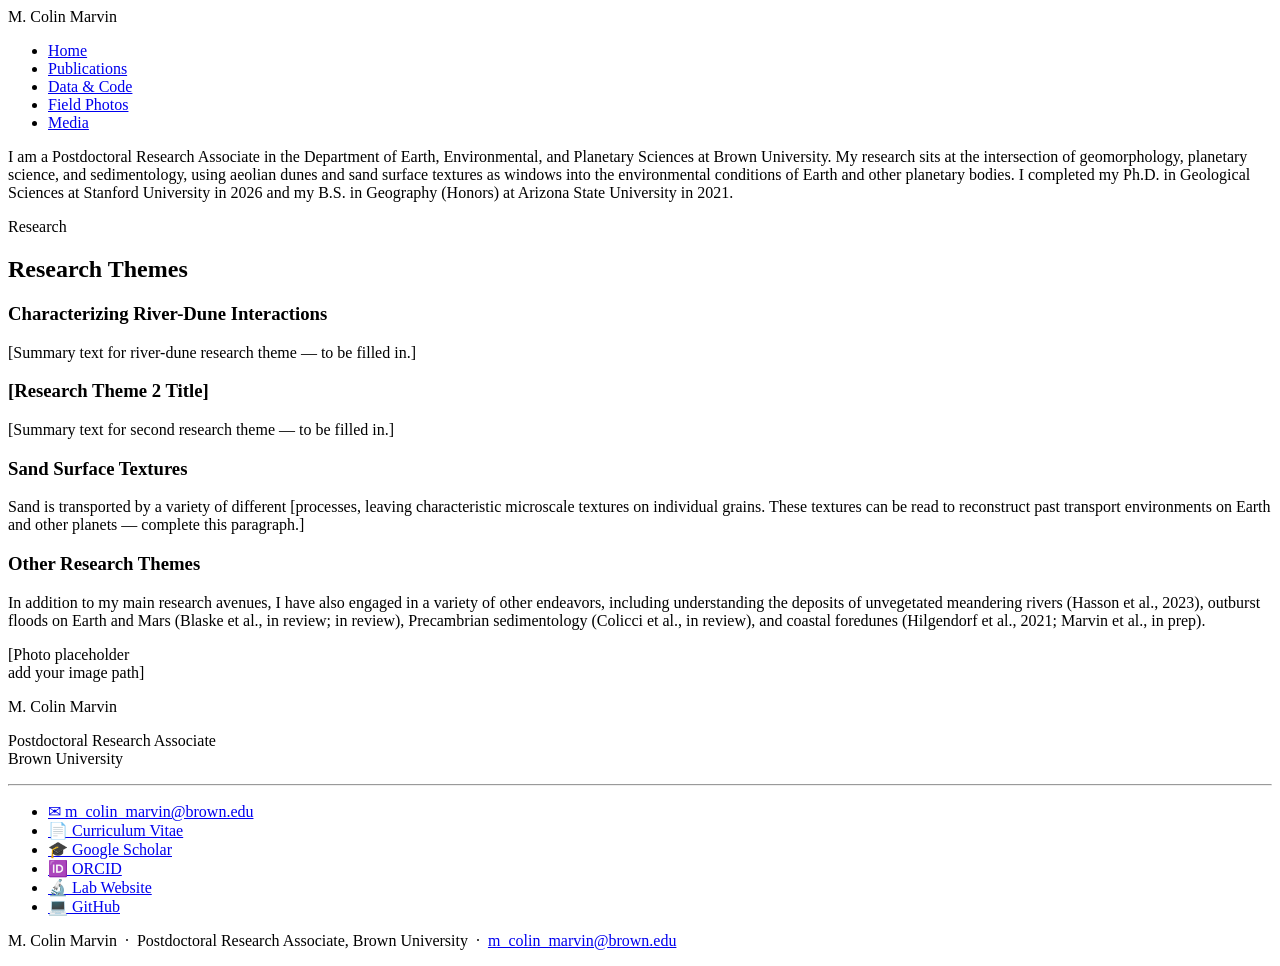
==== index.html @ de33e8e5 "Add files via upload" ====
<!DOCTYPE html>
<html lang="en">
<head>
  <meta charset="UTF-8">
  <meta name="viewport" content="width=device-width, initial-scale=1.0">
  <title>M. Colin Marvin</title>
  <link rel="stylesheet" href="assets/css/style.css">
</head>
<body>

<!-- ── Navigation ─────────────────────────────────── -->
<nav>
  <div class="nav-inner">
    <span class="nav-name">M. Colin Marvin</span>
    <ul class="nav-links">
      <li><a href="index.html" class="active">Home</a></li>
      <li><a href="publications.html">Publications</a></li>
      <li><a href="data-code.html">Data &amp; Code</a></li>
      <li><a href="field-photos.html">Field Photos</a></li>
      <li><a href="media.html">Media</a></li>
    </ul>
  </div>
</nav>

<!-- ── Page Content ───────────────────────────────── -->
<div class="page-wrapper">
  <div class="home-grid">

    <!-- LEFT: Bio + Research Themes -->
    <main class="home-main">

      <!-- Summary paragraph -->
      <!-- PLACEHOLDER: Replace this with your personal bio/summary paragraph -->
      <div class="home-bio">
        <p>
          <!-- PLACEHOLDER: Summary text. Example draft below — edit to taste: -->
          I am a Postdoctoral Research Associate in the Department of Earth, Environmental, and Planetary Sciences at Brown University. My research sits at the intersection of geomorphology, planetary science, and sedimentology, using aeolian dunes and sand surface textures as windows into the environmental conditions of Earth and other planetary bodies. I completed my Ph.D. in Geological Sciences at Stanford University in 2026 and my B.S. in Geography (Honors) at Arizona State University in 2021.
        </p>
      </div>

      <!-- Research Themes section -->
      <p class="section-label">Research</p>
      <h2 class="research-themes-title">Research Themes</h2>

      <!-- Theme 1 -->
      <div class="theme-block">
        <h3 class="theme-title">
          <!-- PLACEHOLDER: Complete this title, e.g. "Characterizing River-Dune Interactions" -->
          Characterizing River-Dune Interactions
        </h3>
        <p class="theme-text">
          <!-- PLACEHOLDER: Add summary text for this research theme -->
          [Summary text for river-dune research theme — to be filled in.]
        </p>
      </div>

      <!-- Theme 2 -->
      <div class="theme-block">
        <h3 class="theme-title">
          <!-- PLACEHOLDER: Add title for second research theme -->
          [Research Theme 2 Title]
        </h3>
        <p class="theme-text">
          <!-- PLACEHOLDER: Add summary text for second research theme -->
          [Summary text for second research theme — to be filled in.]
        </p>
      </div>

      <!-- Theme 3: Sand Surface Textures -->
      <div class="theme-block">
        <h3 class="theme-title">Sand Surface Textures</h3>
        <p class="theme-text">
          <!-- PLACEHOLDER: Complete this sentence — it was cut off in the prompt -->
          Sand is transported by a variety of different [processes, leaving characteristic microscale textures on individual grains. These textures can be read to reconstruct past transport environments on Earth and other planets — complete this paragraph.]
        </p>
      </div>

      <!-- Theme 4: Other Research Themes -->
      <div class="theme-block">
        <h3 class="theme-title">Other Research Themes</h3>
        <p class="theme-text">
          In addition to my main research avenues, I have also engaged in a variety of other endeavors, including understanding the deposits of unvegetated meandering rivers (Hasson et al., 2023), outburst floods on Earth and Mars (Blaske et al., in review; in review), Precambrian sedimentology (Colicci et al., in review), and coastal foredunes (Hilgendorf et al., 2021; Marvin et al., in prep).
        </p>
      </div>

    </main>

    <!-- RIGHT: Profile sidebar -->
    <aside class="home-sidebar">
      <div class="profile-card">

        <!-- Profile photo -->
        <div class="profile-photo-wrap">
          <!-- PLACEHOLDER: Replace src with your actual photo path, e.g. assets/images/headshot.jpg -->
          <!-- <img src="assets/images/YOUR_PHOTO.jpg" alt="M. Colin Marvin"> -->
          <p class="profile-photo-placeholder">[Photo placeholder<br>add your image path]</p>
        </div>

        <p class="profile-name">M. Colin Marvin</p>
        <p class="profile-title">Postdoctoral Research Associate<br>Brown University</p>

        <hr class="profile-divider">

        <!-- Contact & links -->
        <ul class="profile-links">

          <li>
            <a href="mailto:m_colin_marvin@brown.edu">
              <span class="link-icon">✉</span>
              m_colin_marvin@brown.edu
            </a>
          </li>

          <li>
            <!-- PLACEHOLDER: Replace # with path to your CV PDF, e.g. assets/docs/CV_Marvin.pdf -->
            <a href="#" target="_blank" rel="noopener">
              <span class="link-icon">📄</span>
              Curriculum Vitae
            </a>
          </li>

          <li>
            <!-- PLACEHOLDER: Replace # with your Google Scholar profile URL -->
            <a href="#" target="_blank" rel="noopener">
              <span class="link-icon">🎓</span>
              Google Scholar
            </a>
          </li>

          <li>
            <!-- PLACEHOLDER: Replace # with your ORCID URL, e.g. https://orcid.org/0000-0000-0000-0000 -->
            <a href="#" target="_blank" rel="noopener">
              <span class="link-icon">🆔</span>
              ORCID
            </a>
          </li>

          <li>
            <!-- PLACEHOLDER: Replace # with the SAMLAB / geomorph@Brown lab website URL -->
            <a href="#" target="_blank" rel="noopener">
              <span class="link-icon">🔬</span>
              Lab Website
            </a>
          </li>

          <li>
            <!-- PLACEHOLDER: Replace # with your GitHub profile URL -->
            <a href="#" target="_blank" rel="noopener">
              <span class="link-icon">💻</span>
              GitHub
            </a>
          </li>

        </ul>
      </div>
    </aside>

  </div><!-- /.home-grid -->
</div><!-- /.page-wrapper -->

<footer>
  <p>M. Colin Marvin &nbsp;·&nbsp; Postdoctoral Research Associate, Brown University &nbsp;·&nbsp;
    <a href="mailto:m_colin_marvin@brown.edu">m_colin_marvin@brown.edu</a>
  </p>
</footer>

<script>
  // Mark the current page's nav link as active
  document.querySelectorAll('.nav-links a').forEach(a => {
    a.classList.toggle('active', a.getAttribute('href') === location.pathname.split('/').pop() || (a.getAttribute('href') === 'index.html' && location.pathname.endsWith('/')));
  });
</script>

</body>
</html>
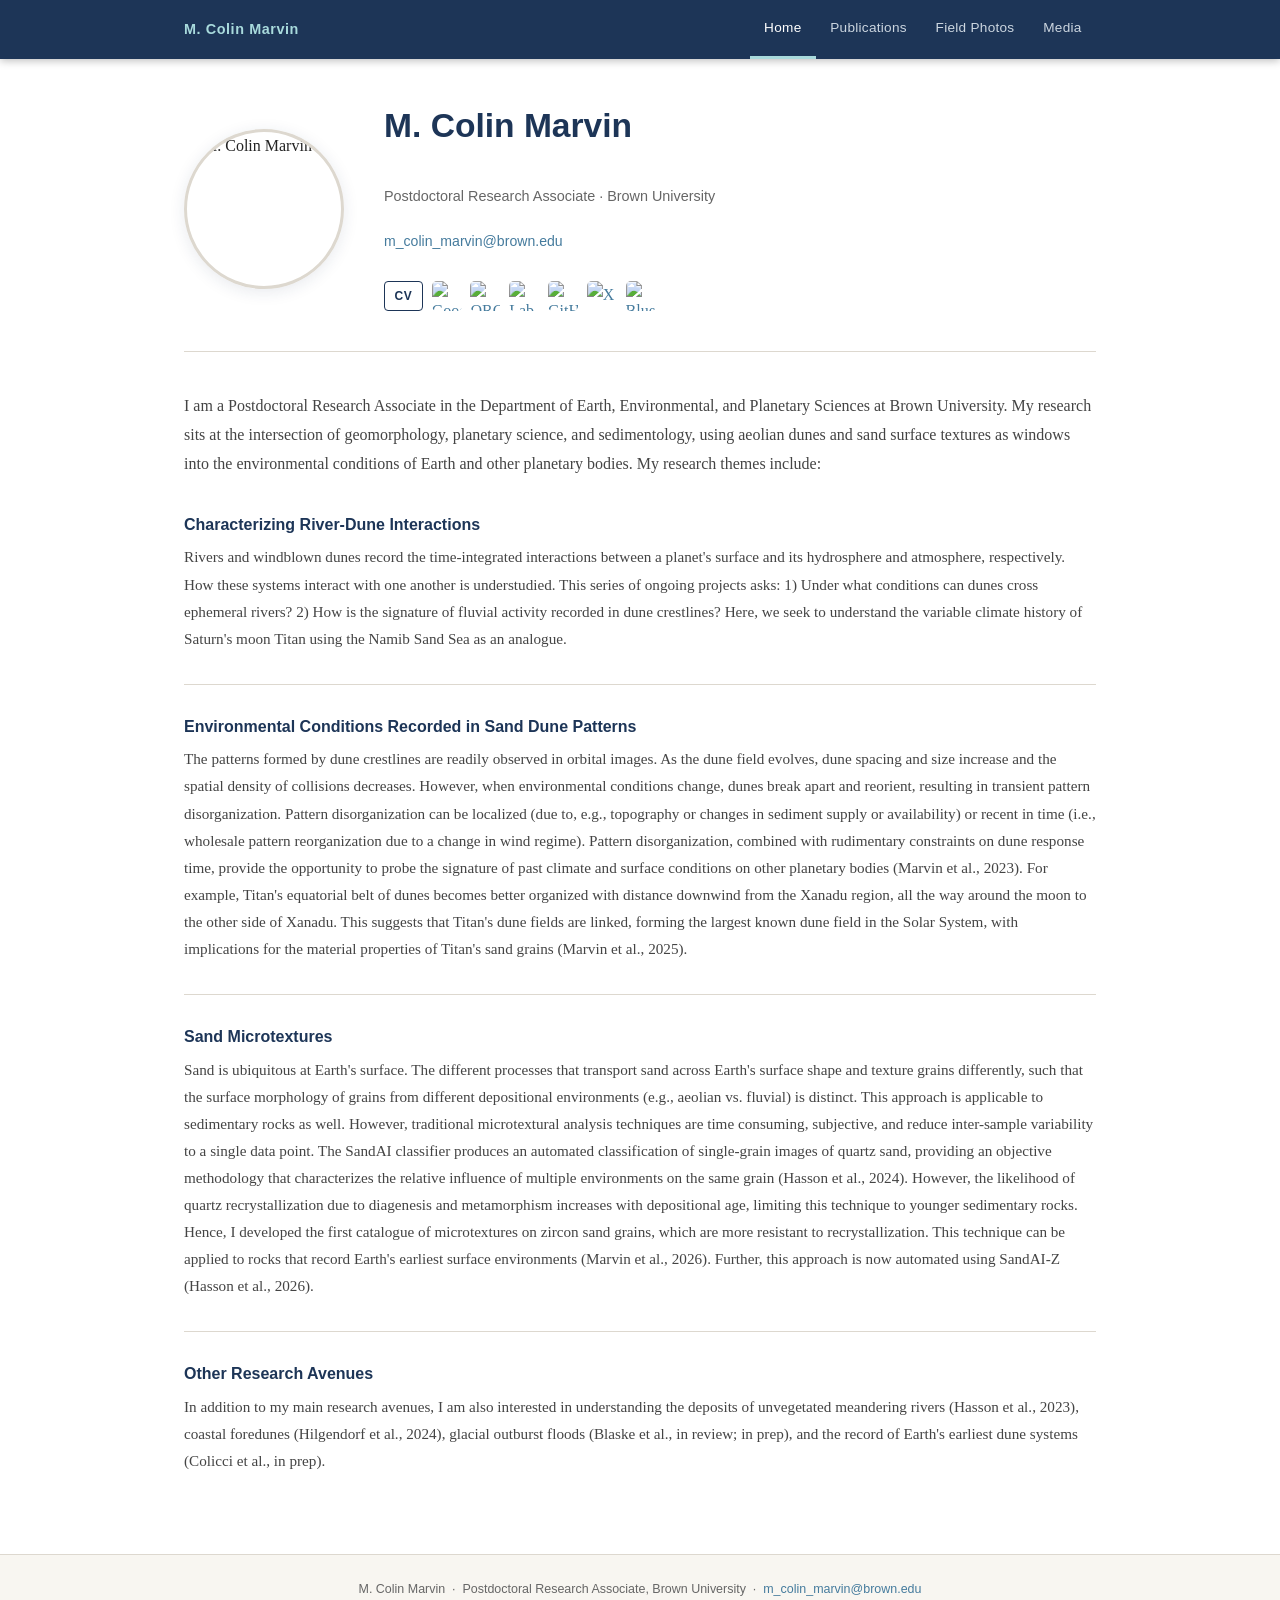
==== commit 44954b42: "Add files via upload" ====
--- a/index.html
+++ b/index.html
@@ -4,7 +4,7 @@
   <meta charset="UTF-8">
   <meta name="viewport" content="width=device-width, initial-scale=1.0">
   <title>M. Colin Marvin</title>
-  <link rel="stylesheet" href="assets/css/style.css">
+  <link rel="stylesheet" href="style.css">
 </head>
 <body>
 
@@ -15,7 +15,6 @@
     <ul class="nav-links">
       <li><a href="index.html" class="active">Home</a></li>
       <li><a href="publications.html">Publications</a></li>
-      <li><a href="data-code.html">Data &amp; Code</a></li>
       <li><a href="field-photos.html">Field Photos</a></li>
       <li><a href="media.html">Media</a></li>
     </ul>
@@ -24,138 +23,69 @@
 
 <!-- ── Page Content ───────────────────────────────── -->
 <div class="page-wrapper">
-  <div class="home-grid">
 
-    <!-- LEFT: Bio + Research Themes -->
-    <main class="home-main">
+  <!-- Profile header: circle photo left, name/links right -->
+  <div class="profile-header">
+    <img class="headshot-circle" src="images/headshot.jpeg" alt="M. Colin Marvin">
+    <div class="profile-info">
+      <p class="profile-name-large">M. Colin Marvin</p>
+      <p class="profile-position">Postdoctoral Research Associate · Brown University</p>
+      <p class="profile-email"><a href="mailto:m_colin_marvin@brown.edu">m_colin_marvin@brown.edu</a></p>
 
-      <!-- Summary paragraph -->
-      <!-- PLACEHOLDER: Replace this with your personal bio/summary paragraph -->
-      <div class="home-bio">
-        <p>
-          <!-- PLACEHOLDER: Summary text. Example draft below — edit to taste: -->
-          I am a Postdoctoral Research Associate in the Department of Earth, Environmental, and Planetary Sciences at Brown University. My research sits at the intersection of geomorphology, planetary science, and sedimentology, using aeolian dunes and sand surface textures as windows into the environmental conditions of Earth and other planetary bodies. I completed my Ph.D. in Geological Sciences at Stanford University in 2026 and my B.S. in Geography (Honors) at Arizona State University in 2021.
-        </p>
+      <!-- Social / external links -->
+      <div class="social-links">
+        <a href="CV_Marvin.pdf" target="_blank" rel="noopener" title="Curriculum Vitae">
+          <span class="social-cv">CV</span>
+        </a>
+        <a href="https://scholar.google.com/citations?user=mNo5eIQAAAAJ&hl=en" target="_blank" rel="noopener" title="Google Scholar">
+          <img class="social-logo" src="images/google_scholar_logo.jpeg" alt="Google Scholar">
+        </a>
+        <a href="https://orcid.org/0000-0001-5774-0972" target="_blank" rel="noopener" title="ORCID">
+          <img class="social-logo" src="images/orcid_logo.jpeg" alt="ORCID">
+        </a>
+        <a href="https://sambirch-brown.github.io/samlab/" target="_blank" rel="noopener" title="Lab Website">
+          <img class="social-logo" src="images/lab_website_logo.jpeg" alt="Lab Website">
+        </a>
+        <a href="https://github.com/colinmarvin" target="_blank" rel="noopener" title="GitHub">
+          <img class="social-logo" src="images/github_logo.jpeg" alt="GitHub">
+        </a>
+        <a href="https://x.com/mcolinmarvin" target="_blank" rel="noopener" title="X (Twitter)">
+          <img class="social-logo" src="images/X_logo.jpeg" alt="X">
+        </a>
+        <a href="https://bsky.app/profile/mcolinmarvin.bsky.social" target="_blank" rel="noopener" title="Bluesky">
+          <img class="social-logo" src="images/bluesky_logo.jpeg" alt="Bluesky">
+        </a>
       </div>
+    </div>
+  </div>
 
-      <!-- Research Themes section -->
-      <p class="section-label">Research</p>
-      <h2 class="research-themes-title">Research Themes</h2>
+  <!-- Bio paragraph -->
+  <div class="home-bio">
+    <p>I am a Postdoctoral Research Associate in the Department of Earth, Environmental, and Planetary Sciences at Brown University. My research sits at the intersection of geomorphology, planetary science, and sedimentology, using aeolian dunes and sand surface textures as windows into the environmental conditions of Earth and other planetary bodies. My research themes include:</p>
+  </div>
 
-      <!-- Theme 1 -->
-      <div class="theme-block">
-        <h3 class="theme-title">
-          <!-- PLACEHOLDER: Complete this title, e.g. "Characterizing River-Dune Interactions" -->
-          Characterizing River-Dune Interactions
-        </h3>
-        <p class="theme-text">
-          <!-- PLACEHOLDER: Add summary text for this research theme -->
-          [Summary text for river-dune research theme — to be filled in.]
-        </p>
-      </div>
+  <!-- Research themes — no section header, flows from bio -->
 
-      <!-- Theme 2 -->
-      <div class="theme-block">
-        <h3 class="theme-title">
-          <!-- PLACEHOLDER: Add title for second research theme -->
-          [Research Theme 2 Title]
-        </h3>
-        <p class="theme-text">
-          <!-- PLACEHOLDER: Add summary text for second research theme -->
-          [Summary text for second research theme — to be filled in.]
-        </p>
-      </div>
+  <div class="theme-block">
+    <h3 class="theme-title">Characterizing River-Dune Interactions</h3>
+    <p class="theme-text">Rivers and windblown dunes record the time-integrated interactions between a planet's surface and its hydrosphere and atmosphere, respectively. How these systems interact with one another is understudied. This series of ongoing projects asks: 1) Under what conditions can dunes cross ephemeral rivers? 2) How is the signature of fluvial activity recorded in dune crestlines? Here, we seek to understand the variable climate history of Saturn's moon Titan using the Namib Sand Sea as an analogue.</p>
+  </div>
 
-      <!-- Theme 3: Sand Surface Textures -->
-      <div class="theme-block">
-        <h3 class="theme-title">Sand Surface Textures</h3>
-        <p class="theme-text">
-          <!-- PLACEHOLDER: Complete this sentence — it was cut off in the prompt -->
-          Sand is transported by a variety of different [processes, leaving characteristic microscale textures on individual grains. These textures can be read to reconstruct past transport environments on Earth and other planets — complete this paragraph.]
-        </p>
-      </div>
+  <div class="theme-block">
+    <h3 class="theme-title">Environmental Conditions Recorded in Sand Dune Patterns</h3>
+    <p class="theme-text">The patterns formed by dune crestlines are readily observed in orbital images. As the dune field evolves, dune spacing and size increase and the spatial density of collisions decreases. However, when environmental conditions change, dunes break apart and reorient, resulting in transient pattern disorganization. Pattern disorganization can be localized (due to, e.g., topography or changes in sediment supply or availability) or recent in time (i.e., wholesale pattern reorganization due to a change in wind regime). Pattern disorganization, combined with rudimentary constraints on dune response time, provide the opportunity to probe the signature of past climate and surface conditions on other planetary bodies (Marvin et al., 2023). For example, Titan's equatorial belt of dunes becomes better organized with distance downwind from the Xanadu region, all the way around the moon to the other side of Xanadu. This suggests that Titan's dune fields are linked, forming the largest known dune field in the Solar System, with implications for the material properties of Titan's sand grains (Marvin et al., 2025).</p>
+  </div>
 
-      <!-- Theme 4: Other Research Themes -->
-      <div class="theme-block">
-        <h3 class="theme-title">Other Research Themes</h3>
-        <p class="theme-text">
-          In addition to my main research avenues, I have also engaged in a variety of other endeavors, including understanding the deposits of unvegetated meandering rivers (Hasson et al., 2023), outburst floods on Earth and Mars (Blaske et al., in review; in review), Precambrian sedimentology (Colicci et al., in review), and coastal foredunes (Hilgendorf et al., 2021; Marvin et al., in prep).
-        </p>
-      </div>
+  <div class="theme-block">
+    <h3 class="theme-title">Sand Microtextures</h3>
+    <p class="theme-text">Sand is ubiquitous at Earth's surface. The different processes that transport sand across Earth's surface shape and texture grains differently, such that the surface morphology of grains from different depositional environments (e.g., aeolian vs. fluvial) is distinct. This approach is applicable to sedimentary rocks as well. However, traditional microtextural analysis techniques are time consuming, subjective, and reduce inter-sample variability to a single data point. The SandAI classifier produces an automated classification of single-grain images of quartz sand, providing an objective methodology that characterizes the relative influence of multiple environments on the same grain (Hasson et al., 2024). However, the likelihood of quartz recrystallization due to diagenesis and metamorphism increases with depositional age, limiting this technique to younger sedimentary rocks. Hence, I developed the first catalogue of microtextures on zircon sand grains, which are more resistant to recrystallization. This technique can be applied to rocks that record Earth's earliest surface environments (Marvin et al., 2026). Further, this approach is now automated using SandAI-Z (Hasson et al., 2026).</p>
+  </div>
 
-    </main>
+  <div class="theme-block">
+    <h3 class="theme-title">Other Research Avenues</h3>
+    <p class="theme-text">In addition to my main research avenues, I am also interested in understanding the deposits of unvegetated meandering rivers (Hasson et al., 2023), coastal foredunes (Hilgendorf et al., 2024), glacial outburst floods (Blaske et al., in review; in prep), and the record of Earth's earliest dune systems (Colicci et al., in prep).</p>
+  </div>
 
-    <!-- RIGHT: Profile sidebar -->
-    <aside class="home-sidebar">
-      <div class="profile-card">
-
-        <!-- Profile photo -->
-        <div class="profile-photo-wrap">
-          <!-- PLACEHOLDER: Replace src with your actual photo path, e.g. assets/images/headshot.jpg -->
-          <!-- <img src="assets/images/YOUR_PHOTO.jpg" alt="M. Colin Marvin"> -->
-          <p class="profile-photo-placeholder">[Photo placeholder<br>add your image path]</p>
-        </div>
-
-        <p class="profile-name">M. Colin Marvin</p>
-        <p class="profile-title">Postdoctoral Research Associate<br>Brown University</p>
-
-        <hr class="profile-divider">
-
-        <!-- Contact & links -->
-        <ul class="profile-links">
-
-          <li>
-            <a href="mailto:m_colin_marvin@brown.edu">
-              <span class="link-icon">✉</span>
-              m_colin_marvin@brown.edu
-            </a>
-          </li>
-
-          <li>
-            <!-- PLACEHOLDER: Replace # with path to your CV PDF, e.g. assets/docs/CV_Marvin.pdf -->
-            <a href="#" target="_blank" rel="noopener">
-              <span class="link-icon">📄</span>
-              Curriculum Vitae
-            </a>
-          </li>
-
-          <li>
-            <!-- PLACEHOLDER: Replace # with your Google Scholar profile URL -->
-            <a href="#" target="_blank" rel="noopener">
-              <span class="link-icon">🎓</span>
-              Google Scholar
-            </a>
-          </li>
-
-          <li>
-            <!-- PLACEHOLDER: Replace # with your ORCID URL, e.g. https://orcid.org/0000-0000-0000-0000 -->
-            <a href="#" target="_blank" rel="noopener">
-              <span class="link-icon">🆔</span>
-              ORCID
-            </a>
-          </li>
-
-          <li>
-            <!-- PLACEHOLDER: Replace # with the SAMLAB / geomorph@Brown lab website URL -->
-            <a href="#" target="_blank" rel="noopener">
-              <span class="link-icon">🔬</span>
-              Lab Website
-            </a>
-          </li>
-
-          <li>
-            <!-- PLACEHOLDER: Replace # with your GitHub profile URL -->
-            <a href="#" target="_blank" rel="noopener">
-              <span class="link-icon">💻</span>
-              GitHub
-            </a>
-          </li>
-
-        </ul>
-      </div>
-    </aside>
-
-  </div><!-- /.home-grid -->
 </div><!-- /.page-wrapper -->
 
 <footer>
@@ -164,12 +94,5 @@
   </p>
 </footer>
 
-<script>
-  // Mark the current page's nav link as active
-  document.querySelectorAll('.nav-links a').forEach(a => {
-    a.classList.toggle('active', a.getAttribute('href') === location.pathname.split('/').pop() || (a.getAttribute('href') === 'index.html' && location.pathname.endsWith('/')));
-  });
-</script>
-
 </body>
 </html>
--- a/style.css
+++ b/style.css
@@ -0,0 +1,461 @@
+/* =====================================================
+   M. Colin Marvin — Academic Website
+   style.css  (v2)
+   ===================================================== */
+
+/* ── CSS Variables ─────────────────────────────────── */
+:root {
+  --navy:       #1d3557;
+  --blue:       #457b9d;
+  --light-blue: #a8dadc;
+  --cream:      #f8f6f1;
+  --white:      #ffffff;
+  --text:       #222222;
+  --text-mid:   #444444;
+  --text-light: #666666;
+  --border:     #ddd8cf;
+  --shadow:     rgba(29, 53, 87, 0.10);
+  --max-width:  960px;
+}
+
+/* ── Reset & Base ──────────────────────────────────── */
+*, *::before, *::after { box-sizing: border-box; margin: 0; padding: 0; }
+html { scroll-behavior: smooth; }
+
+body {
+  font-family: Georgia, 'Times New Roman', serif;
+  font-size: 16px;
+  line-height: 1.75;
+  color: var(--text);
+  background: var(--white);
+}
+
+a { color: var(--blue); text-decoration: none; }
+a:hover { color: var(--navy); text-decoration: underline; }
+img { max-width: 100%; display: block; }
+p { margin-bottom: 1em; }
+p:last-child { margin-bottom: 0; }
+
+h1, h2, h3, h4 {
+  font-family: -apple-system, BlinkMacSystemFont, 'Segoe UI', Arial, sans-serif;
+  color: var(--navy);
+  line-height: 1.3;
+}
+
+/* ── Navigation ────────────────────────────────────── */
+nav {
+  background: var(--navy);
+  position: sticky;
+  top: 0;
+  z-index: 100;
+  box-shadow: 0 2px 8px rgba(0, 0, 0, 0.25);
+}
+
+.nav-inner {
+  max-width: var(--max-width);
+  margin: 0 auto;
+  padding: 0 1.5rem;
+  display: flex;
+  align-items: center;
+  justify-content: space-between;
+}
+
+.nav-name {
+  font-family: -apple-system, BlinkMacSystemFont, 'Segoe UI', Arial, sans-serif;
+  font-size: 0.9rem;
+  font-weight: 600;
+  color: var(--light-blue);
+  letter-spacing: 0.04em;
+  padding: 1rem 0;
+  white-space: nowrap;
+  flex-shrink: 0;
+}
+
+.nav-links {
+  list-style: none;
+  display: flex;
+  gap: 0;
+}
+
+.nav-links a {
+  display: block;
+  padding: 1rem 0.9rem;
+  color: #ccd6e0;
+  font-family: -apple-system, BlinkMacSystemFont, 'Segoe UI', Arial, sans-serif;
+  font-size: 0.85rem;
+  font-weight: 500;
+  letter-spacing: 0.02em;
+  text-decoration: none;
+  border-bottom: 3px solid transparent;
+  transition: color 0.15s, border-color 0.15s;
+}
+
+.nav-links a:hover,
+.nav-links a.active {
+  color: var(--white);
+  border-bottom-color: var(--light-blue);
+}
+
+/* ── Page wrapper ──────────────────────────────────── */
+.page-wrapper {
+  max-width: var(--max-width);
+  margin: 0 auto;
+  padding: 3rem 1.5rem 5rem;
+}
+
+/* ══════════════════════════════════════════════════════
+   HOME PAGE
+   ══════════════════════════════════════════════════════ */
+
+/* Profile header: circle photo left, info right */
+.profile-header {
+  display: flex;
+  align-items: center;
+  gap: 2.5rem;
+  padding-bottom: 2.5rem;
+  border-bottom: 1px solid var(--border);
+  margin-bottom: 2.5rem;
+}
+
+.headshot-circle {
+  width: 160px;
+  height: 160px;
+  min-width: 160px;
+  border-radius: 50%;
+  object-fit: cover;
+  object-position: center top;
+  box-shadow: 0 3px 16px var(--shadow);
+  border: 3px solid var(--border);
+}
+
+.profile-info {
+  display: flex;
+  flex-direction: column;
+  gap: 0.2rem;
+}
+
+.profile-name-large {
+  font-size: 2.1rem;
+  font-weight: 700;
+  color: var(--navy);
+  font-family: -apple-system, BlinkMacSystemFont, 'Segoe UI', Arial, sans-serif;
+  line-height: 1.15;
+}
+
+.profile-position {
+  font-family: -apple-system, BlinkMacSystemFont, 'Segoe UI', Arial, sans-serif;
+  font-size: 0.9rem;
+  color: var(--text-light);
+  margin-top: 0.1rem;
+}
+
+.profile-email {
+  font-family: -apple-system, BlinkMacSystemFont, 'Segoe UI', Arial, sans-serif;
+  font-size: 0.88rem;
+  margin-top: 0.15rem;
+}
+
+/* Social / link icons row */
+.social-links {
+  display: flex;
+  align-items: center;
+  flex-wrap: wrap;
+  gap: 0.55rem;
+  margin-top: 0.65rem;
+}
+
+.social-links a {
+  display: flex;
+  align-items: center;
+  text-decoration: none;
+  transition: opacity 0.18s, transform 0.18s;
+}
+
+.social-links a:hover {
+  opacity: 0.72;
+  transform: translateY(-1px);
+  text-decoration: none;
+}
+
+/* Logo image icons */
+.social-logo {
+  width: 30px;
+  height: 30px;
+  object-fit: contain;
+  border-radius: 5px;
+}
+
+/* CV text pill */
+.social-cv {
+  font-family: -apple-system, BlinkMacSystemFont, 'Segoe UI', Arial, sans-serif;
+  font-size: 0.75rem;
+  font-weight: 700;
+  color: var(--navy);
+  border: 1.5px solid var(--navy);
+  border-radius: 4px;
+  padding: 0.22rem 0.6rem;
+  letter-spacing: 0.04em;
+  transition: background 0.18s, color 0.18s;
+}
+
+.social-links a:hover .social-cv {
+  background: var(--navy);
+  color: var(--white);
+  opacity: 1;
+}
+
+/* Bio paragraph */
+.home-bio {
+  font-size: 1rem;
+  line-height: 1.8;
+  color: var(--text-mid);
+  margin-bottom: 2.25rem;
+}
+
+/* Research theme blocks (no section header) */
+.theme-block {
+  margin-bottom: 2rem;
+  padding-bottom: 2rem;
+  border-bottom: 1px solid var(--border);
+}
+
+.theme-block:last-child {
+  border-bottom: none;
+  margin-bottom: 0;
+  padding-bottom: 0;
+}
+
+.theme-title {
+  font-size: 1rem;
+  font-weight: 700;
+  color: var(--navy);
+  font-family: -apple-system, BlinkMacSystemFont, 'Segoe UI', Arial, sans-serif;
+  margin-bottom: 0.5rem;
+}
+
+.theme-text {
+  font-size: 0.95rem;
+  color: var(--text-mid);
+  line-height: 1.78;
+  margin: 0;
+}
+
+/* ══════════════════════════════════════════════════════
+   PUBLICATIONS PAGE
+   ══════════════════════════════════════════════════════ */
+
+.pub-section-title {
+  font-size: 1.2rem;
+  font-weight: 700;
+  font-family: -apple-system, BlinkMacSystemFont, 'Segoe UI', Arial, sans-serif;
+  color: var(--navy);
+  padding-bottom: 0.5rem;
+  border-bottom: 2px solid var(--blue);
+  margin-bottom: 1.5rem;
+}
+
+.pub-list {
+  list-style: none;
+  display: flex;
+  flex-direction: column;
+  gap: 0.9rem;
+  margin-bottom: 3rem;
+}
+
+.pub-item {
+  display: flex;
+  gap: 0.85rem;
+  align-items: flex-start;
+  padding: 0.9rem 1rem;
+  border-radius: 4px;
+  background: var(--cream);
+  border-left: 3px solid var(--light-blue);
+  transition: border-color 0.18s;
+}
+
+.pub-item:hover { border-left-color: var(--blue); }
+
+.pub-num {
+  font-family: -apple-system, BlinkMacSystemFont, 'Segoe UI', Arial, sans-serif;
+  font-size: 0.8rem;
+  font-weight: 700;
+  color: var(--blue);
+  white-space: nowrap;
+  padding-top: 0.1rem;
+  min-width: 2.1rem;
+}
+
+.pub-text {
+  font-size: 0.92rem;
+  line-height: 1.65;
+  color: var(--text-mid);
+  margin: 0;
+}
+
+.pub-text .pub-author-me { font-weight: 700; color: var(--text); }
+.pub-text .pub-journal { font-style: italic; }
+.pub-text a {
+  font-family: -apple-system, BlinkMacSystemFont, 'Segoe UI', Arial, sans-serif;
+  font-size: 0.78rem;
+  color: var(--blue);
+}
+
+/* ══════════════════════════════════════════════════════
+   FIELD PHOTOS PAGE — 2-column card grid
+   ══════════════════════════════════════════════════════ */
+
+.field-grid {
+  display: grid;
+  grid-template-columns: repeat(2, 1fr);
+  gap: 1.5rem;
+}
+
+.field-card {
+  border: 1px solid var(--border);
+  border-radius: 6px;
+  overflow: hidden;
+  background: var(--white);
+  box-shadow: 0 1px 4px var(--shadow);
+  transition: box-shadow 0.2s, transform 0.2s;
+}
+
+.field-card:hover {
+  box-shadow: 0 6px 20px var(--shadow);
+  transform: translateY(-2px);
+}
+
+.field-card-img {
+  width: 100%;
+  aspect-ratio: 4 / 3;
+  background: #d4d0c8;
+  overflow: hidden;
+  display: flex;
+  align-items: center;
+  justify-content: center;
+}
+
+.field-card-img img {
+  width: 100%;
+  height: 100%;
+  object-fit: cover;
+  display: block;
+}
+
+.field-img-placeholder {
+  font-size: 0.7rem;
+  color: #888;
+  font-family: sans-serif;
+  text-align: center;
+  line-height: 1.5;
+}
+
+.field-card-body {
+  padding: 0.9rem 1.1rem 1rem;
+}
+
+.field-card-title {
+  font-family: -apple-system, BlinkMacSystemFont, 'Segoe UI', Arial, sans-serif;
+  font-size: 0.95rem;
+  font-weight: 700;
+  color: var(--navy);
+  margin-bottom: 0.3rem;
+}
+
+.field-card-desc {
+  font-size: 0.85rem;
+  color: var(--text-mid);
+  line-height: 1.55;
+  margin: 0;
+}
+
+/* ══════════════════════════════════════════════════════
+   MEDIA PAGE
+   ══════════════════════════════════════════════════════ */
+
+.media-list {
+  list-style: none;
+  display: flex;
+  flex-direction: column;
+  gap: 0.9rem;
+}
+
+.media-item {
+  display: flex;
+  gap: 1rem;
+  padding: 0.9rem 1.1rem;
+  background: var(--cream);
+  border-left: 3px solid var(--light-blue);
+  border-radius: 0 4px 4px 0;
+}
+
+.media-year {
+  font-family: -apple-system, BlinkMacSystemFont, 'Segoe UI', Arial, sans-serif;
+  font-size: 0.8rem;
+  font-weight: 700;
+  color: var(--blue);
+  white-space: nowrap;
+  min-width: 2.4rem;
+  padding-top: 0.1rem;
+}
+
+.media-text {
+  font-size: 0.92rem;
+  line-height: 1.6;
+  color: var(--text-mid);
+  margin: 0;
+}
+
+/* ══════════════════════════════════════════════════════
+   SHARED — page header, footer
+   ══════════════════════════════════════════════════════ */
+
+.page-header {
+  margin-bottom: 2.5rem;
+  padding-bottom: 1rem;
+  border-bottom: 1px solid var(--border);
+}
+
+.page-title {
+  font-size: 1.7rem;
+  font-weight: 700;
+  color: var(--navy);
+  font-family: -apple-system, BlinkMacSystemFont, 'Segoe UI', Arial, sans-serif;
+}
+
+footer {
+  background: var(--cream);
+  border-top: 1px solid var(--border);
+  text-align: center;
+  padding: 1.5rem;
+  font-family: -apple-system, BlinkMacSystemFont, 'Segoe UI', Arial, sans-serif;
+  font-size: 0.78rem;
+  color: var(--text-light);
+}
+
+footer a { color: var(--blue); }
+
+/* ══════════════════════════════════════════════════════
+   RESPONSIVE
+   ══════════════════════════════════════════════════════ */
+
+@media (max-width: 680px) {
+  .profile-header {
+    flex-direction: column;
+    align-items: flex-start;
+    gap: 1.25rem;
+  }
+
+  .headshot-circle { width: 120px; height: 120px; min-width: 120px; }
+
+  .profile-name-large { font-size: 1.6rem; }
+
+  .field-grid { grid-template-columns: 1fr; }
+
+  .nav-inner { flex-wrap: wrap; padding: 0.4rem 1rem; }
+  .nav-name { padding: 0.5rem 0; }
+  .nav-links a { padding: 0.5rem 0.6rem; font-size: 0.8rem; }
+}
+
+@media (max-width: 420px) {
+  .page-wrapper { padding: 1.75rem 1rem 4rem; }
+}
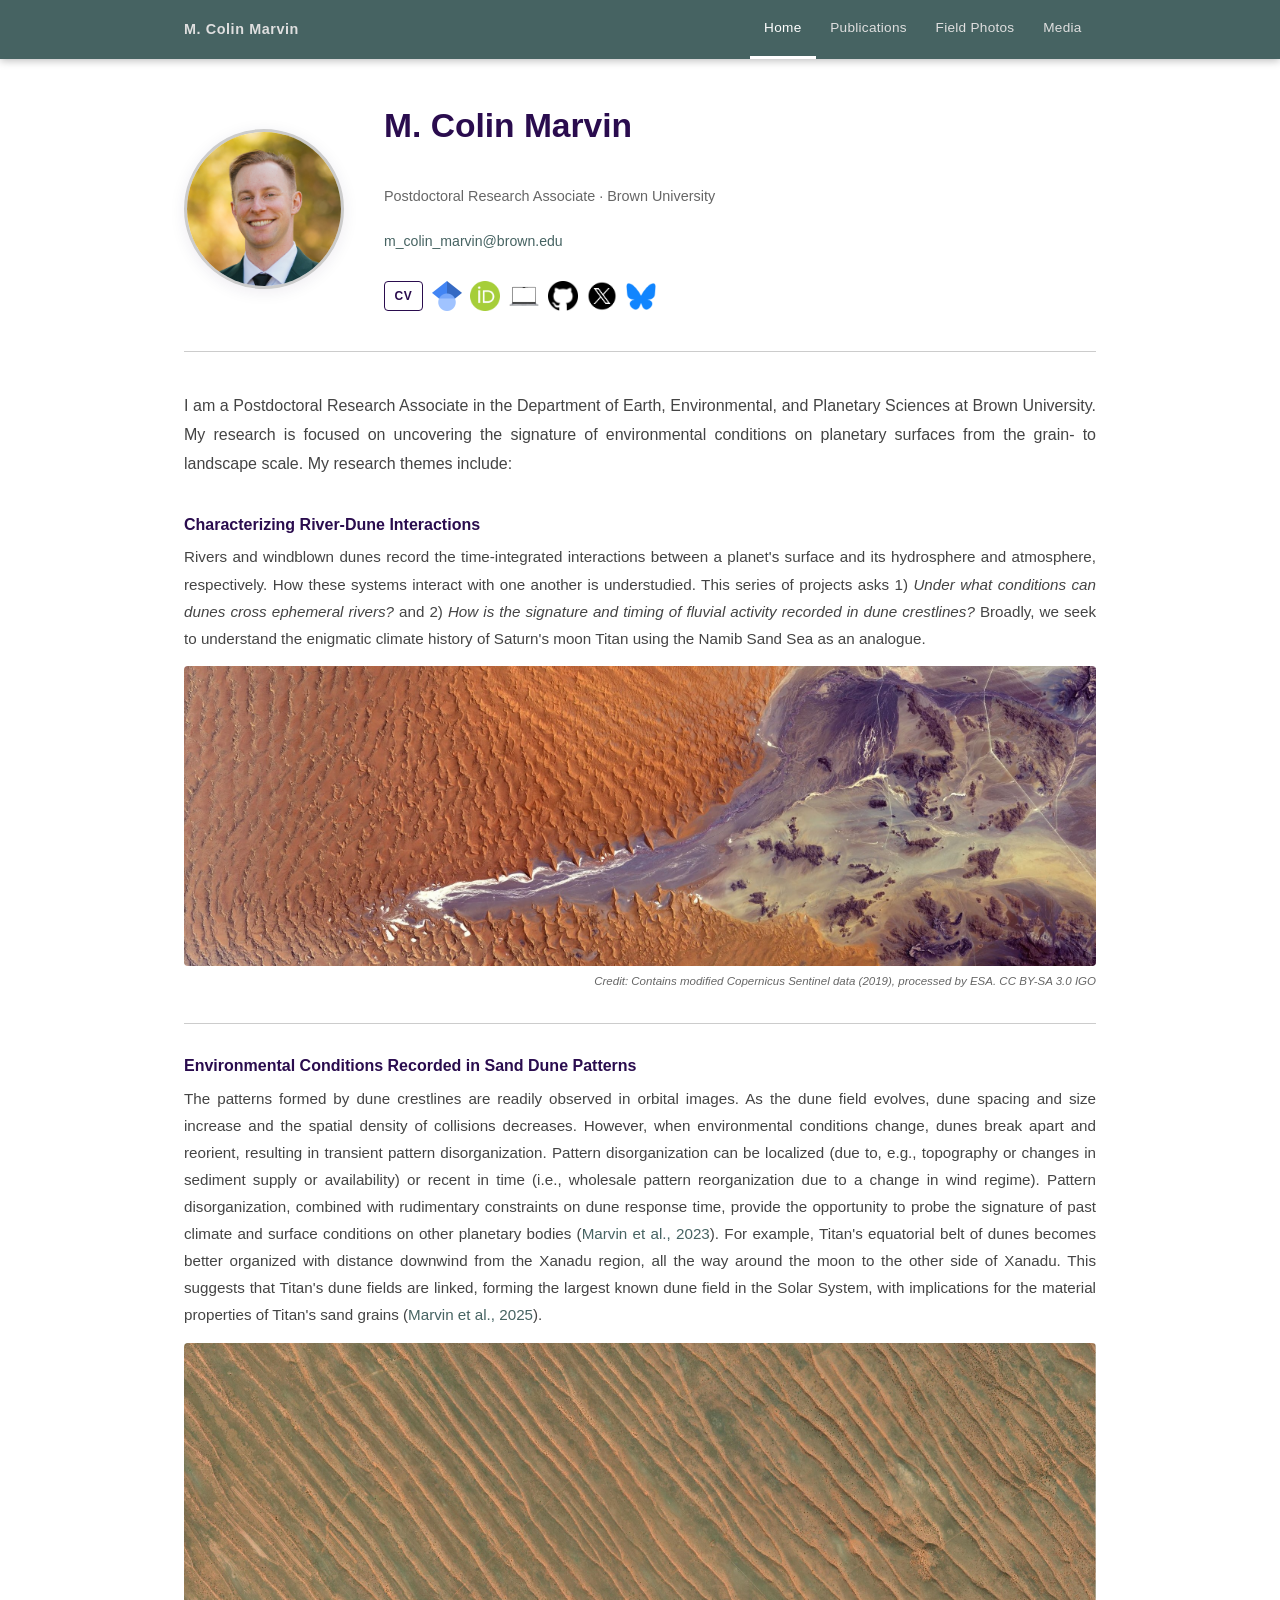
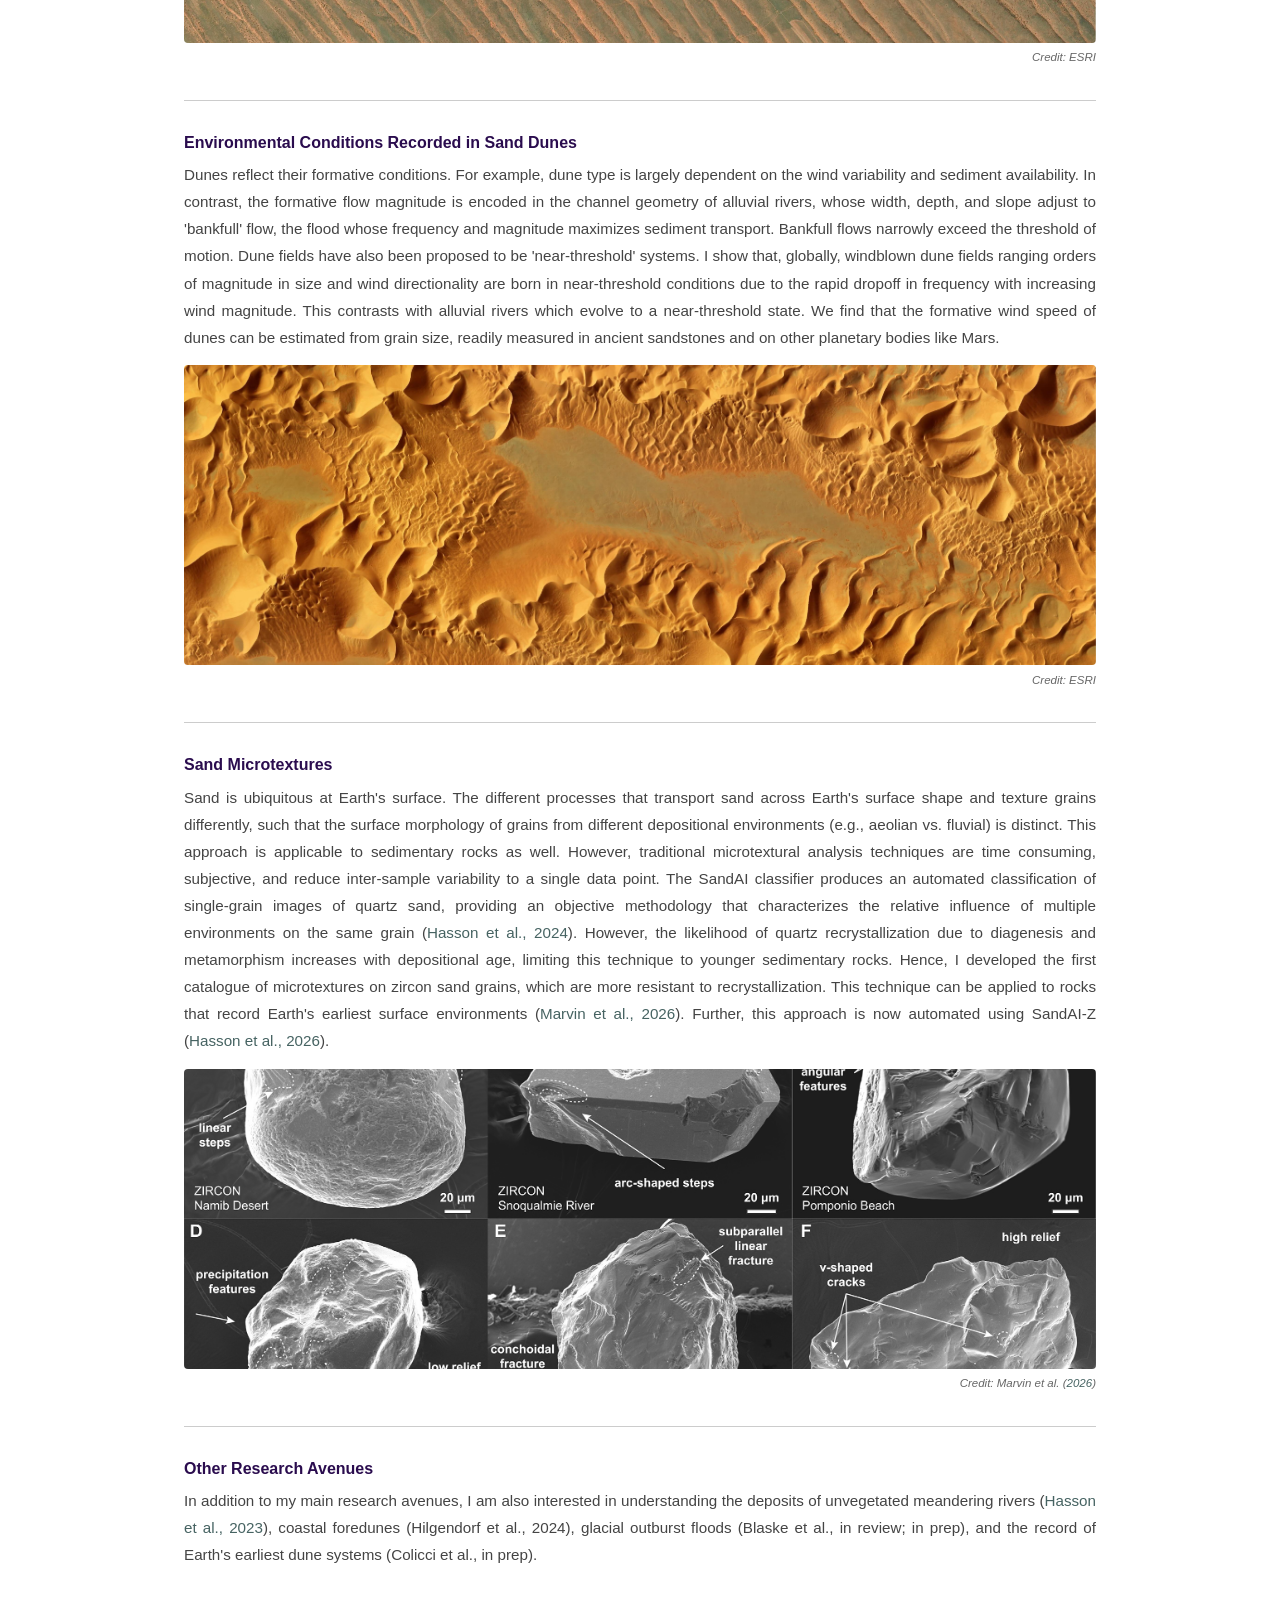
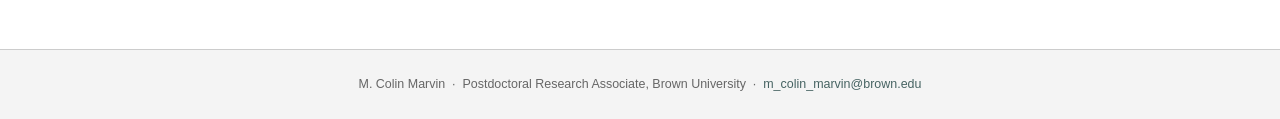
==== commit 7127c3c8: "Add files via upload" ====
--- a/index.html
+++ b/index.html
@@ -26,7 +26,7 @@
 
   <!-- Profile header: circle photo left, name/links right -->
   <div class="profile-header">
-    <img class="headshot-circle" src="images/headshot.jpeg" alt="M. Colin Marvin">
+    <img class="headshot-circle" src="images/headshot_Marvin.jpg" alt="M. Colin Marvin">
     <div class="profile-info">
       <p class="profile-name-large">M. Colin Marvin</p>
       <p class="profile-position">Postdoctoral Research Associate · Brown University</p>
@@ -38,22 +38,22 @@
           <span class="social-cv">CV</span>
         </a>
         <a href="https://scholar.google.com/citations?user=mNo5eIQAAAAJ&hl=en" target="_blank" rel="noopener" title="Google Scholar">
-          <img class="social-logo" src="images/google_scholar_logo.jpeg" alt="Google Scholar">
+          <img class="social-logo" src="images/google_scholar_logo.png" alt="Google Scholar">
         </a>
         <a href="https://orcid.org/0000-0001-5774-0972" target="_blank" rel="noopener" title="ORCID">
-          <img class="social-logo" src="images/orcid_logo.jpeg" alt="ORCID">
+          <img class="social-logo" src="images/orcid_logo.png" alt="ORCID">
         </a>
         <a href="https://sambirch-brown.github.io/samlab/" target="_blank" rel="noopener" title="Lab Website">
           <img class="social-logo" src="images/lab_website_logo.jpeg" alt="Lab Website">
         </a>
         <a href="https://github.com/colinmarvin" target="_blank" rel="noopener" title="GitHub">
-          <img class="social-logo" src="images/github_logo.jpeg" alt="GitHub">
+          <img class="social-logo" src="images/github_logo.png" alt="GitHub">
         </a>
         <a href="https://x.com/mcolinmarvin" target="_blank" rel="noopener" title="X (Twitter)">
-          <img class="social-logo" src="images/X_logo.jpeg" alt="X">
+          <img class="social-logo" src="images/X_logo.png" alt="X">
         </a>
         <a href="https://bsky.app/profile/mcolinmarvin.bsky.social" target="_blank" rel="noopener" title="Bluesky">
-          <img class="social-logo" src="images/bluesky_logo.jpeg" alt="Bluesky">
+          <img class="social-logo" src="images/bluesky_logo.png" alt="Bluesky">
         </a>
       </div>
     </div>
@@ -61,29 +61,42 @@
 
   <!-- Bio paragraph -->
   <div class="home-bio">
-    <p>I am a Postdoctoral Research Associate in the Department of Earth, Environmental, and Planetary Sciences at Brown University. My research sits at the intersection of geomorphology, planetary science, and sedimentology, using aeolian dunes and sand surface textures as windows into the environmental conditions of Earth and other planetary bodies. My research themes include:</p>
+    <p>I am a Postdoctoral Research Associate in the Department of Earth, Environmental, and Planetary Sciences at Brown University. My research is focused on uncovering the signature of environmental conditions on planetary surfaces from the grain- to landscape scale. My research themes include:</p>
   </div>
 
-  <!-- Research themes — no section header, flows from bio -->
+  <!-- Research themes -->
 
   <div class="theme-block">
     <h3 class="theme-title">Characterizing River-Dune Interactions</h3>
-    <p class="theme-text">Rivers and windblown dunes record the time-integrated interactions between a planet's surface and its hydrosphere and atmosphere, respectively. How these systems interact with one another is understudied. This series of ongoing projects asks: 1) Under what conditions can dunes cross ephemeral rivers? 2) How is the signature of fluvial activity recorded in dune crestlines? Here, we seek to understand the variable climate history of Saturn's moon Titan using the Namib Sand Sea as an analogue.</p>
+    <p class="theme-text">Rivers and windblown dunes record the time-integrated interactions between a planet's surface and its hydrosphere and atmosphere, respectively. How these systems interact with one another is understudied. This series of projects asks 1) <em>Under what conditions can dunes cross ephemeral rivers?</em> and 2) <em>How is the signature and timing of fluvial activity recorded in dune crestlines?</em> Broadly, we seek to understand the enigmatic climate history of Saturn's moon Titan using the Namib Sand Sea as an analogue.</p>
+    <img class="theme-img" src="images/river_dunes.jpeg" alt="River-dune interactions">
+    <p class="theme-credit">Credit: Contains modified Copernicus Sentinel data (2019), processed by ESA. CC BY-SA 3.0 IGO</p>
   </div>
 
   <div class="theme-block">
     <h3 class="theme-title">Environmental Conditions Recorded in Sand Dune Patterns</h3>
-    <p class="theme-text">The patterns formed by dune crestlines are readily observed in orbital images. As the dune field evolves, dune spacing and size increase and the spatial density of collisions decreases. However, when environmental conditions change, dunes break apart and reorient, resulting in transient pattern disorganization. Pattern disorganization can be localized (due to, e.g., topography or changes in sediment supply or availability) or recent in time (i.e., wholesale pattern reorganization due to a change in wind regime). Pattern disorganization, combined with rudimentary constraints on dune response time, provide the opportunity to probe the signature of past climate and surface conditions on other planetary bodies (Marvin et al., 2023). For example, Titan's equatorial belt of dunes becomes better organized with distance downwind from the Xanadu region, all the way around the moon to the other side of Xanadu. This suggests that Titan's dune fields are linked, forming the largest known dune field in the Solar System, with implications for the material properties of Titan's sand grains (Marvin et al., 2025).</p>
+    <p class="theme-text">The patterns formed by dune crestlines are readily observed in orbital images. As the dune field evolves, dune spacing and size increase and the spatial density of collisions decreases. However, when environmental conditions change, dunes break apart and reorient, resulting in transient pattern disorganization. Pattern disorganization can be localized (due to, e.g., topography or changes in sediment supply or availability) or recent in time (i.e., wholesale pattern reorganization due to a change in wind regime). Pattern disorganization, combined with rudimentary constraints on dune response time, provide the opportunity to probe the signature of past climate and surface conditions on other planetary bodies (<a href="https://doi.org/10.1130/G51264.1" target="_blank" rel="noopener">Marvin et al., 2023</a>). For example, Titan's equatorial belt of dunes becomes better organized with distance downwind from the Xanadu region, all the way around the moon to the other side of Xanadu. This suggests that Titan's dune fields are linked, forming the largest known dune field in the Solar System, with implications for the material properties of Titan's sand grains (<a href="https://doi.org/10.1029/2024GL112760" target="_blank" rel="noopener">Marvin et al., 2025</a>).</p>
+    <img class="theme-img" src="images/dune_patterns.jpg" alt="Sand dune patterns">
+    <p class="theme-credit">Credit: ESRI</p>
+  </div>
+
+  <div class="theme-block">
+    <h3 class="theme-title">Environmental Conditions Recorded in Sand Dunes</h3>
+    <p class="theme-text">Dunes reflect their formative conditions. For example, dune type is largely dependent on the wind variability and sediment availability. In contrast, the formative flow magnitude is encoded in the channel geometry of alluvial rivers, whose width, depth, and slope adjust to 'bankfull' flow, the flood whose frequency and magnitude maximizes sediment transport. Bankfull flows narrowly exceed the threshold of motion. Dune fields have also been proposed to be 'near-threshold' systems. I show that, globally, windblown dune fields ranging orders of magnitude in size and wind directionality are born in near-threshold conditions due to the rapid dropoff in frequency with increasing wind magnitude. This contrasts with alluvial rivers which evolve to a near-threshold state. We find that the formative wind speed of dunes can be estimated from grain size, readily measured in ancient sandstones and on other planetary bodies like Mars.</p>
+    <img class="theme-img" src="images/dunes.jpeg" alt="Sand dunes">
+    <p class="theme-credit">Credit: ESRI</p>
   </div>
 
   <div class="theme-block">
     <h3 class="theme-title">Sand Microtextures</h3>
-    <p class="theme-text">Sand is ubiquitous at Earth's surface. The different processes that transport sand across Earth's surface shape and texture grains differently, such that the surface morphology of grains from different depositional environments (e.g., aeolian vs. fluvial) is distinct. This approach is applicable to sedimentary rocks as well. However, traditional microtextural analysis techniques are time consuming, subjective, and reduce inter-sample variability to a single data point. The SandAI classifier produces an automated classification of single-grain images of quartz sand, providing an objective methodology that characterizes the relative influence of multiple environments on the same grain (Hasson et al., 2024). However, the likelihood of quartz recrystallization due to diagenesis and metamorphism increases with depositional age, limiting this technique to younger sedimentary rocks. Hence, I developed the first catalogue of microtextures on zircon sand grains, which are more resistant to recrystallization. This technique can be applied to rocks that record Earth's earliest surface environments (Marvin et al., 2026). Further, this approach is now automated using SandAI-Z (Hasson et al., 2026).</p>
+    <p class="theme-text">Sand is ubiquitous at Earth's surface. The different processes that transport sand across Earth's surface shape and texture grains differently, such that the surface morphology of grains from different depositional environments (e.g., aeolian vs. fluvial) is distinct. This approach is applicable to sedimentary rocks as well. However, traditional microtextural analysis techniques are time consuming, subjective, and reduce inter-sample variability to a single data point. The SandAI classifier produces an automated classification of single-grain images of quartz sand, providing an objective methodology that characterizes the relative influence of multiple environments on the same grain (<a href="https://doi.org/10.1073/pnas.2407655121" target="_blank" rel="noopener">Hasson et al., 2024</a>). However, the likelihood of quartz recrystallization due to diagenesis and metamorphism increases with depositional age, limiting this technique to younger sedimentary rocks. Hence, I developed the first catalogue of microtextures on zircon sand grains, which are more resistant to recrystallization. This technique can be applied to rocks that record Earth's earliest surface environments (<a href="https://doi.org/10.1130/G53712.1" target="_blank" rel="noopener">Marvin et al., 2026</a>). Further, this approach is now automated using SandAI-Z (<a href="https://doi.org/10.2110/jsr.2026.050" target="_blank" rel="noopener">Hasson et al., 2026</a>).</p>
+    <img class="theme-img" src="images/surface_textures.jpg" alt="Sand grain surface textures">
+    <p class="theme-credit">Credit: Marvin et al. (<a href="https://doi.org/10.1130/G53712.1" target="_blank" rel="noopener">2026</a>)</p>
   </div>
 
   <div class="theme-block">
     <h3 class="theme-title">Other Research Avenues</h3>
-    <p class="theme-text">In addition to my main research avenues, I am also interested in understanding the deposits of unvegetated meandering rivers (Hasson et al., 2023), coastal foredunes (Hilgendorf et al., 2024), glacial outburst floods (Blaske et al., in review; in prep), and the record of Earth's earliest dune systems (Colicci et al., in prep).</p>
+    <p class="theme-text">In addition to my main research avenues, I am also interested in understanding the deposits of unvegetated meandering rivers (<a href="https://doi.org/10.1111/sed.13121" target="_blank" rel="noopener">Hasson et al., 2023</a>), coastal foredunes (Hilgendorf et al., 2024), glacial outburst floods (Blaske et al., in review; in prep), and the record of Earth's earliest dune systems (Colicci et al., in prep).</p>
   </div>
 
 </div><!-- /.page-wrapper -->
--- a/style.css
+++ b/style.css
@@ -1,21 +1,23 @@
 /* =====================================================
    M. Colin Marvin — Academic Website
-   style.css  (v2)
+   style.css  (v3)
    ===================================================== */
 
 /* ── CSS Variables ─────────────────────────────────── */
 :root {
-  --navy:       #1d3557;
-  --blue:       #457b9d;
-  --light-blue: #a8dadc;
-  --cream:      #f8f6f1;
+  --nav-bg:     #466362;
+  --nav-text:   #dfdfdf;
+  --heading:    #2a0c4e;
+  --accent:     #466362;
+  --item-bg:    #dfdfdf;
   --white:      #ffffff;
   --text:       #222222;
   --text-mid:   #444444;
   --text-light: #666666;
-  --border:     #ddd8cf;
-  --shadow:     rgba(29, 53, 87, 0.10);
+  --border:     #ccc;
+  --shadow:     rgba(42, 12, 78, 0.08);
   --max-width:  960px;
+  --font:       'Helvetica Neue', Helvetica, Arial, sans-serif;
 }
 
 /* ── Reset & Base ──────────────────────────────────── */
@@ -23,28 +25,28 @@
 html { scroll-behavior: smooth; }
 
 body {
-  font-family: Georgia, 'Times New Roman', serif;
+  font-family: var(--font);
   font-size: 16px;
   line-height: 1.75;
   color: var(--text);
   background: var(--white);
 }
 
-a { color: var(--blue); text-decoration: none; }
-a:hover { color: var(--navy); text-decoration: underline; }
+a { color: var(--accent); text-decoration: none; }
+a:hover { color: var(--heading); text-decoration: underline; }
 img { max-width: 100%; display: block; }
 p { margin-bottom: 1em; }
 p:last-child { margin-bottom: 0; }
 
 h1, h2, h3, h4 {
-  font-family: -apple-system, BlinkMacSystemFont, 'Segoe UI', Arial, sans-serif;
-  color: var(--navy);
+  font-family: var(--font);
+  color: var(--heading);
   line-height: 1.3;
 }
 
 /* ── Navigation ────────────────────────────────────── */
 nav {
-  background: var(--navy);
+  background: var(--nav-bg);
   position: sticky;
   top: 0;
   z-index: 100;
@@ -61,10 +63,10 @@
 }
 
 .nav-name {
-  font-family: -apple-system, BlinkMacSystemFont, 'Segoe UI', Arial, sans-serif;
+  font-family: var(--font);
   font-size: 0.9rem;
   font-weight: 600;
-  color: var(--light-blue);
+  color: var(--nav-text);
   letter-spacing: 0.04em;
   padding: 1rem 0;
   white-space: nowrap;
@@ -80,8 +82,8 @@
 .nav-links a {
   display: block;
   padding: 1rem 0.9rem;
-  color: #ccd6e0;
-  font-family: -apple-system, BlinkMacSystemFont, 'Segoe UI', Arial, sans-serif;
+  color: var(--nav-text);
+  font-family: var(--font);
   font-size: 0.85rem;
   font-weight: 500;
   letter-spacing: 0.02em;
@@ -93,7 +95,7 @@
 .nav-links a:hover,
 .nav-links a.active {
   color: var(--white);
-  border-bottom-color: var(--light-blue);
+  border-bottom-color: var(--white);
 }
 
 /* ── Page wrapper ──────────────────────────────────── */
@@ -137,20 +139,20 @@
 .profile-name-large {
   font-size: 2.1rem;
   font-weight: 700;
-  color: var(--navy);
-  font-family: -apple-system, BlinkMacSystemFont, 'Segoe UI', Arial, sans-serif;
+  color: var(--heading);
+  font-family: var(--font);
   line-height: 1.15;
 }
 
 .profile-position {
-  font-family: -apple-system, BlinkMacSystemFont, 'Segoe UI', Arial, sans-serif;
+  font-family: var(--font);
   font-size: 0.9rem;
   color: var(--text-light);
   margin-top: 0.1rem;
 }
 
 .profile-email {
-  font-family: -apple-system, BlinkMacSystemFont, 'Segoe UI', Arial, sans-serif;
+  font-family: var(--font);
   font-size: 0.88rem;
   margin-top: 0.15rem;
 }
@@ -187,11 +189,11 @@
 
 /* CV text pill */
 .social-cv {
-  font-family: -apple-system, BlinkMacSystemFont, 'Segoe UI', Arial, sans-serif;
+  font-family: var(--font);
   font-size: 0.75rem;
   font-weight: 700;
-  color: var(--navy);
-  border: 1.5px solid var(--navy);
+  color: var(--heading);
+  border: 1.5px solid var(--heading);
   border-radius: 4px;
   padding: 0.22rem 0.6rem;
   letter-spacing: 0.04em;
@@ -199,7 +201,7 @@
 }
 
 .social-links a:hover .social-cv {
-  background: var(--navy);
+  background: var(--heading);
   color: var(--white);
   opacity: 1;
 }
@@ -210,9 +212,10 @@
   line-height: 1.8;
   color: var(--text-mid);
   margin-bottom: 2.25rem;
-}
-
-/* Research theme blocks (no section header) */
+  text-align: justify;
+}
+
+/* Research theme blocks */
 .theme-block {
   margin-bottom: 2rem;
   padding-bottom: 2rem;
@@ -228,8 +231,8 @@
 .theme-title {
   font-size: 1rem;
   font-weight: 700;
-  color: var(--navy);
-  font-family: -apple-system, BlinkMacSystemFont, 'Segoe UI', Arial, sans-serif;
+  color: var(--heading);
+  font-family: var(--font);
   margin-bottom: 0.5rem;
 }
 
@@ -237,7 +240,26 @@
   font-size: 0.95rem;
   color: var(--text-mid);
   line-height: 1.78;
-  margin: 0;
+  margin: 0 0 0.9rem 0;
+  text-align: justify;
+}
+
+.theme-img {
+  width: 100%;
+  max-height: 300px;
+  object-fit: cover;
+  border-radius: 4px;
+  display: block;
+  margin-top: 0.5rem;
+}
+
+.theme-credit {
+  font-size: 0.72rem;
+  color: var(--text-light);
+  font-style: italic;
+  text-align: right;
+  margin-top: 0.3rem;
+  margin-bottom: 0;
 }
 
 /* ══════════════════════════════════════════════════════
@@ -247,10 +269,10 @@
 .pub-section-title {
   font-size: 1.2rem;
   font-weight: 700;
-  font-family: -apple-system, BlinkMacSystemFont, 'Segoe UI', Arial, sans-serif;
-  color: var(--navy);
+  font-family: var(--font);
+  color: var(--heading);
   padding-bottom: 0.5rem;
-  border-bottom: 2px solid var(--blue);
+  border-bottom: 2px solid var(--accent);
   margin-bottom: 1.5rem;
 }
 
@@ -268,18 +290,18 @@
   align-items: flex-start;
   padding: 0.9rem 1rem;
   border-radius: 4px;
-  background: var(--cream);
-  border-left: 3px solid var(--light-blue);
+  background: var(--item-bg);
+  border-left: 3px solid var(--accent);
   transition: border-color 0.18s;
 }
 
-.pub-item:hover { border-left-color: var(--blue); }
+.pub-item:hover { border-left-color: var(--heading); }
 
 .pub-num {
-  font-family: -apple-system, BlinkMacSystemFont, 'Segoe UI', Arial, sans-serif;
+  font-family: var(--font);
   font-size: 0.8rem;
   font-weight: 700;
-  color: var(--blue);
+  color: var(--accent);
   white-space: nowrap;
   padding-top: 0.1rem;
   min-width: 2.1rem;
@@ -295,9 +317,9 @@
 .pub-text .pub-author-me { font-weight: 700; color: var(--text); }
 .pub-text .pub-journal { font-style: italic; }
 .pub-text a {
-  font-family: -apple-system, BlinkMacSystemFont, 'Segoe UI', Arial, sans-serif;
-  font-size: 0.78rem;
-  color: var(--blue);
+  font-family: var(--font);
+  font-size: 0.88rem;
+  color: var(--accent);
 }
 
 /* ══════════════════════════════════════════════════════
@@ -344,7 +366,7 @@
 .field-img-placeholder {
   font-size: 0.7rem;
   color: #888;
-  font-family: sans-serif;
+  font-family: var(--font);
   text-align: center;
   line-height: 1.5;
 }
@@ -354,10 +376,10 @@
 }
 
 .field-card-title {
-  font-family: -apple-system, BlinkMacSystemFont, 'Segoe UI', Arial, sans-serif;
+  font-family: var(--font);
   font-size: 0.95rem;
   font-weight: 700;
-  color: var(--navy);
+  color: var(--heading);
   margin-bottom: 0.3rem;
 }
 
@@ -383,16 +405,16 @@
   display: flex;
   gap: 1rem;
   padding: 0.9rem 1.1rem;
-  background: var(--cream);
-  border-left: 3px solid var(--light-blue);
+  background: var(--item-bg);
+  border-left: 3px solid var(--accent);
   border-radius: 0 4px 4px 0;
 }
 
 .media-year {
-  font-family: -apple-system, BlinkMacSystemFont, 'Segoe UI', Arial, sans-serif;
+  font-family: var(--font);
   font-size: 0.8rem;
   font-weight: 700;
-  color: var(--blue);
+  color: var(--accent);
   white-space: nowrap;
   min-width: 2.4rem;
   padding-top: 0.1rem;
@@ -405,6 +427,8 @@
   margin: 0;
 }
 
+.media-text a { color: var(--accent); }
+
 /* ══════════════════════════════════════════════════════
    SHARED — page header, footer
    ══════════════════════════════════════════════════════ */
@@ -418,21 +442,21 @@
 .page-title {
   font-size: 1.7rem;
   font-weight: 700;
-  color: var(--navy);
-  font-family: -apple-system, BlinkMacSystemFont, 'Segoe UI', Arial, sans-serif;
+  color: var(--heading);
+  font-family: var(--font);
 }
 
 footer {
-  background: var(--cream);
+  background: #f4f4f4;
   border-top: 1px solid var(--border);
   text-align: center;
   padding: 1.5rem;
-  font-family: -apple-system, BlinkMacSystemFont, 'Segoe UI', Arial, sans-serif;
+  font-family: var(--font);
   font-size: 0.78rem;
   color: var(--text-light);
 }
 
-footer a { color: var(--blue); }
+footer a { color: var(--accent); }
 
 /* ══════════════════════════════════════════════════════
    RESPONSIVE
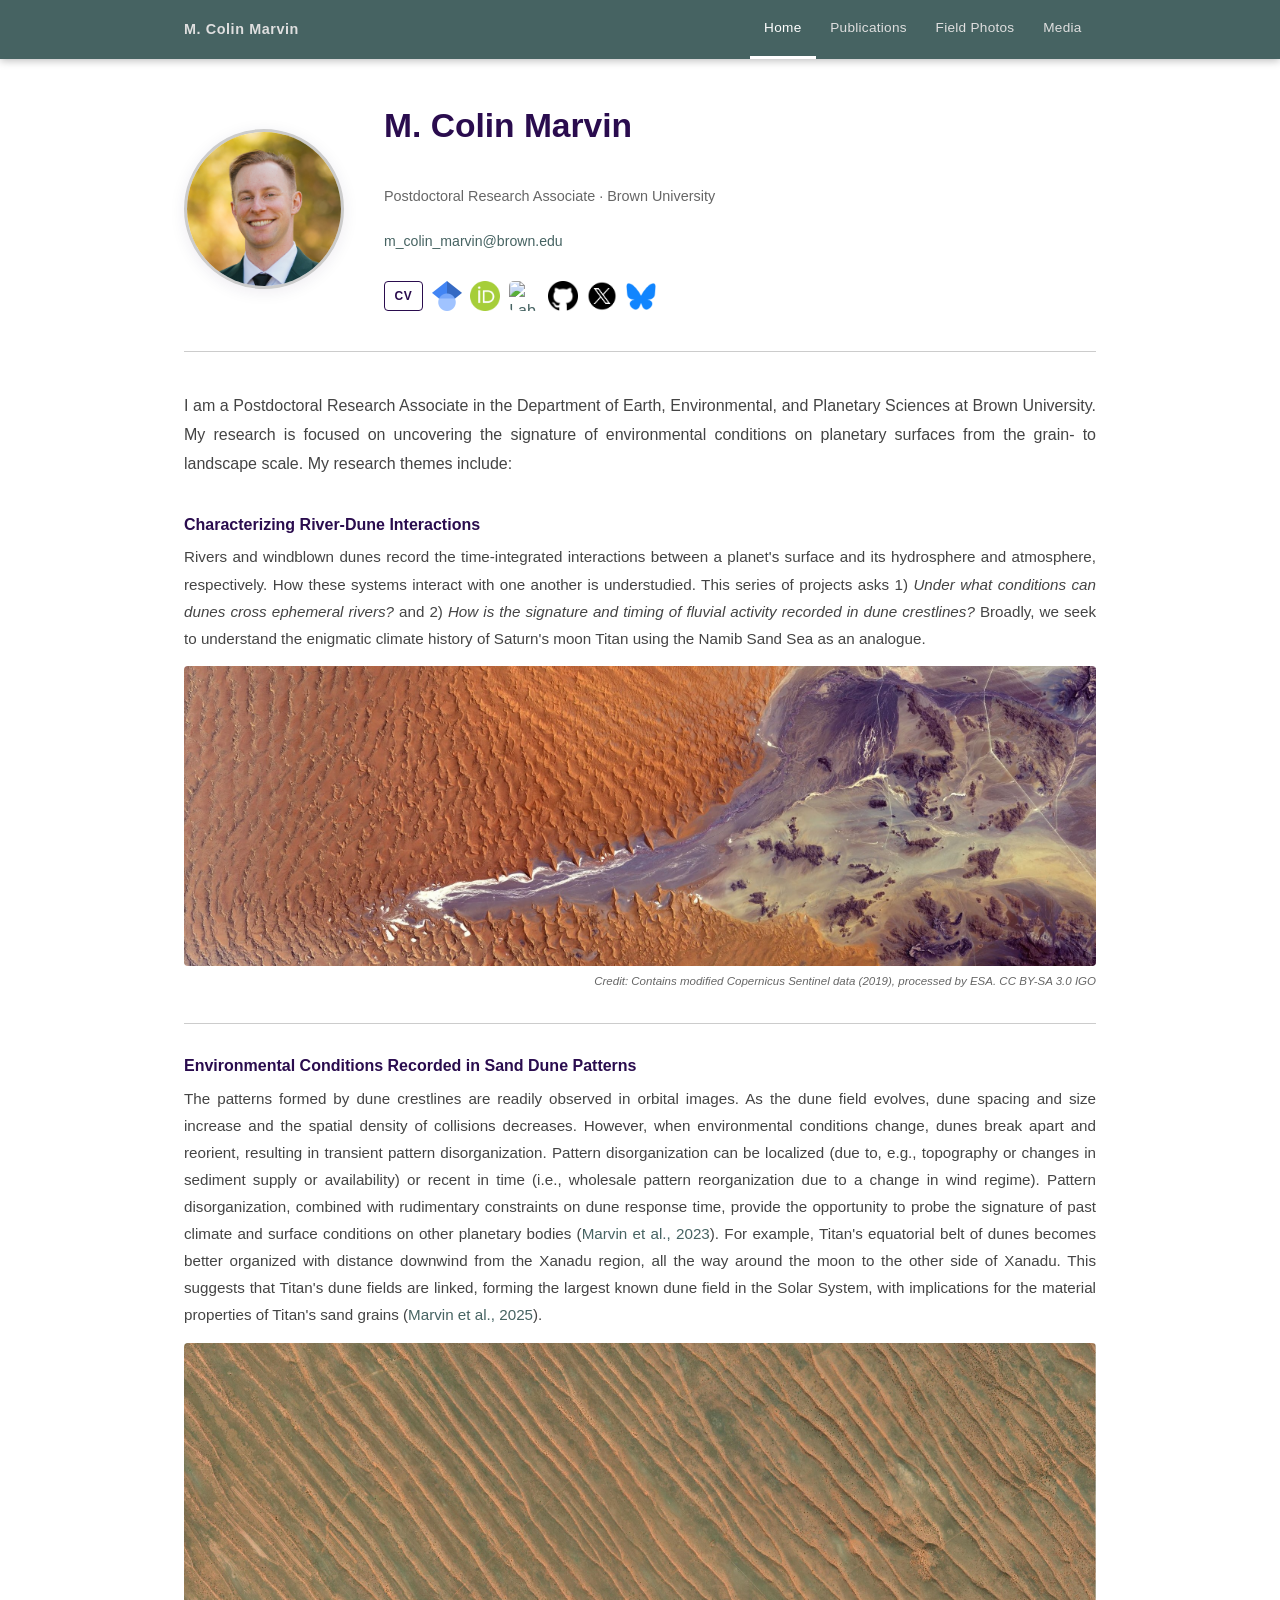
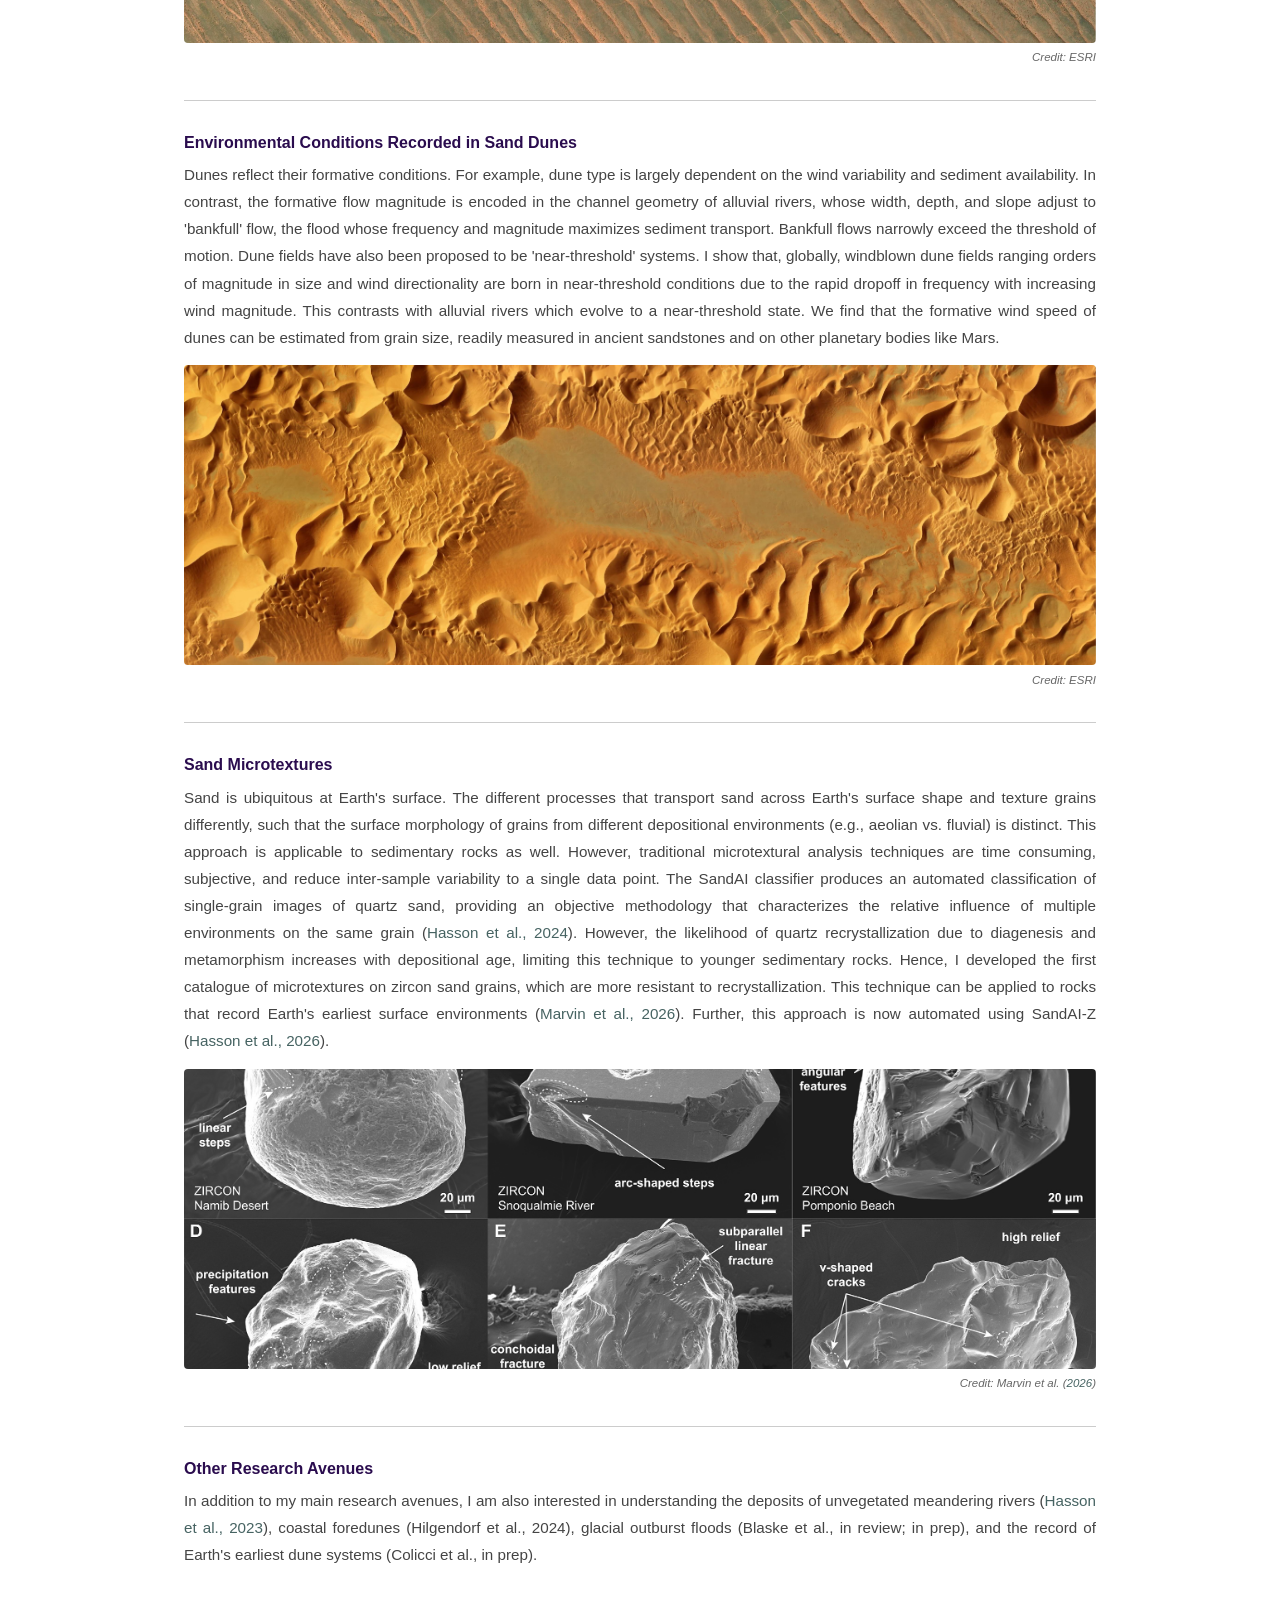
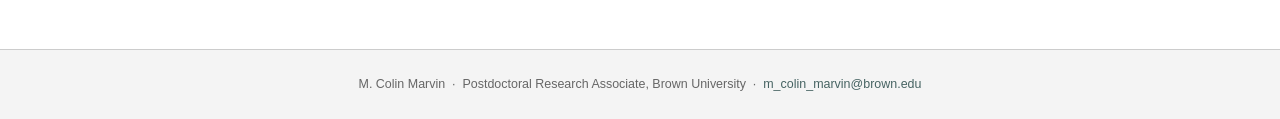
==== commit 38cfc873: "Add files via upload" ====
--- a/index.html
+++ b/index.html
@@ -44,7 +44,7 @@
           <img class="social-logo" src="images/orcid_logo.png" alt="ORCID">
         </a>
         <a href="https://sambirch-brown.github.io/samlab/" target="_blank" rel="noopener" title="Lab Website">
-          <img class="social-logo" src="images/lab_website_logo.jpeg" alt="Lab Website">
+          <img class="social-logo" src="images/samlab_logo.png" alt="Lab Website">
         </a>
         <a href="https://github.com/colinmarvin" target="_blank" rel="noopener" title="GitHub">
           <img class="social-logo" src="images/github_logo.png" alt="GitHub">
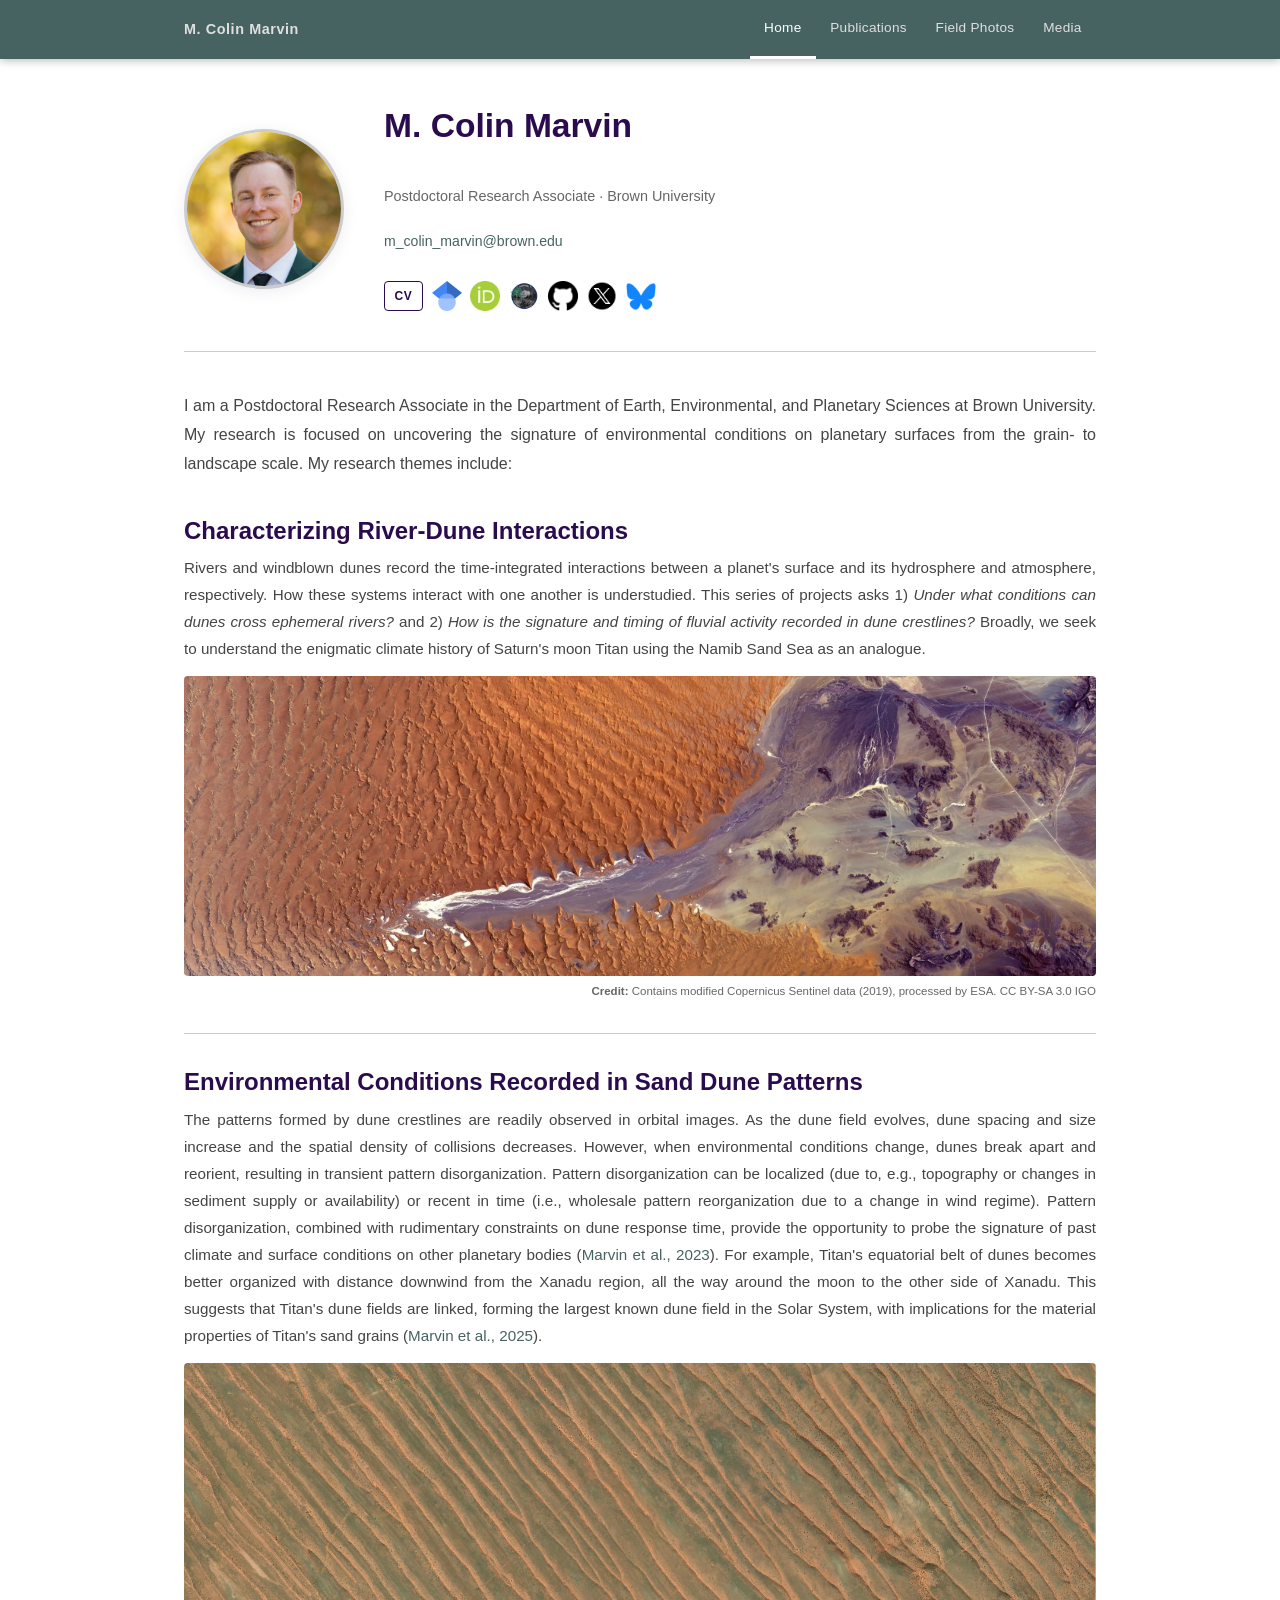
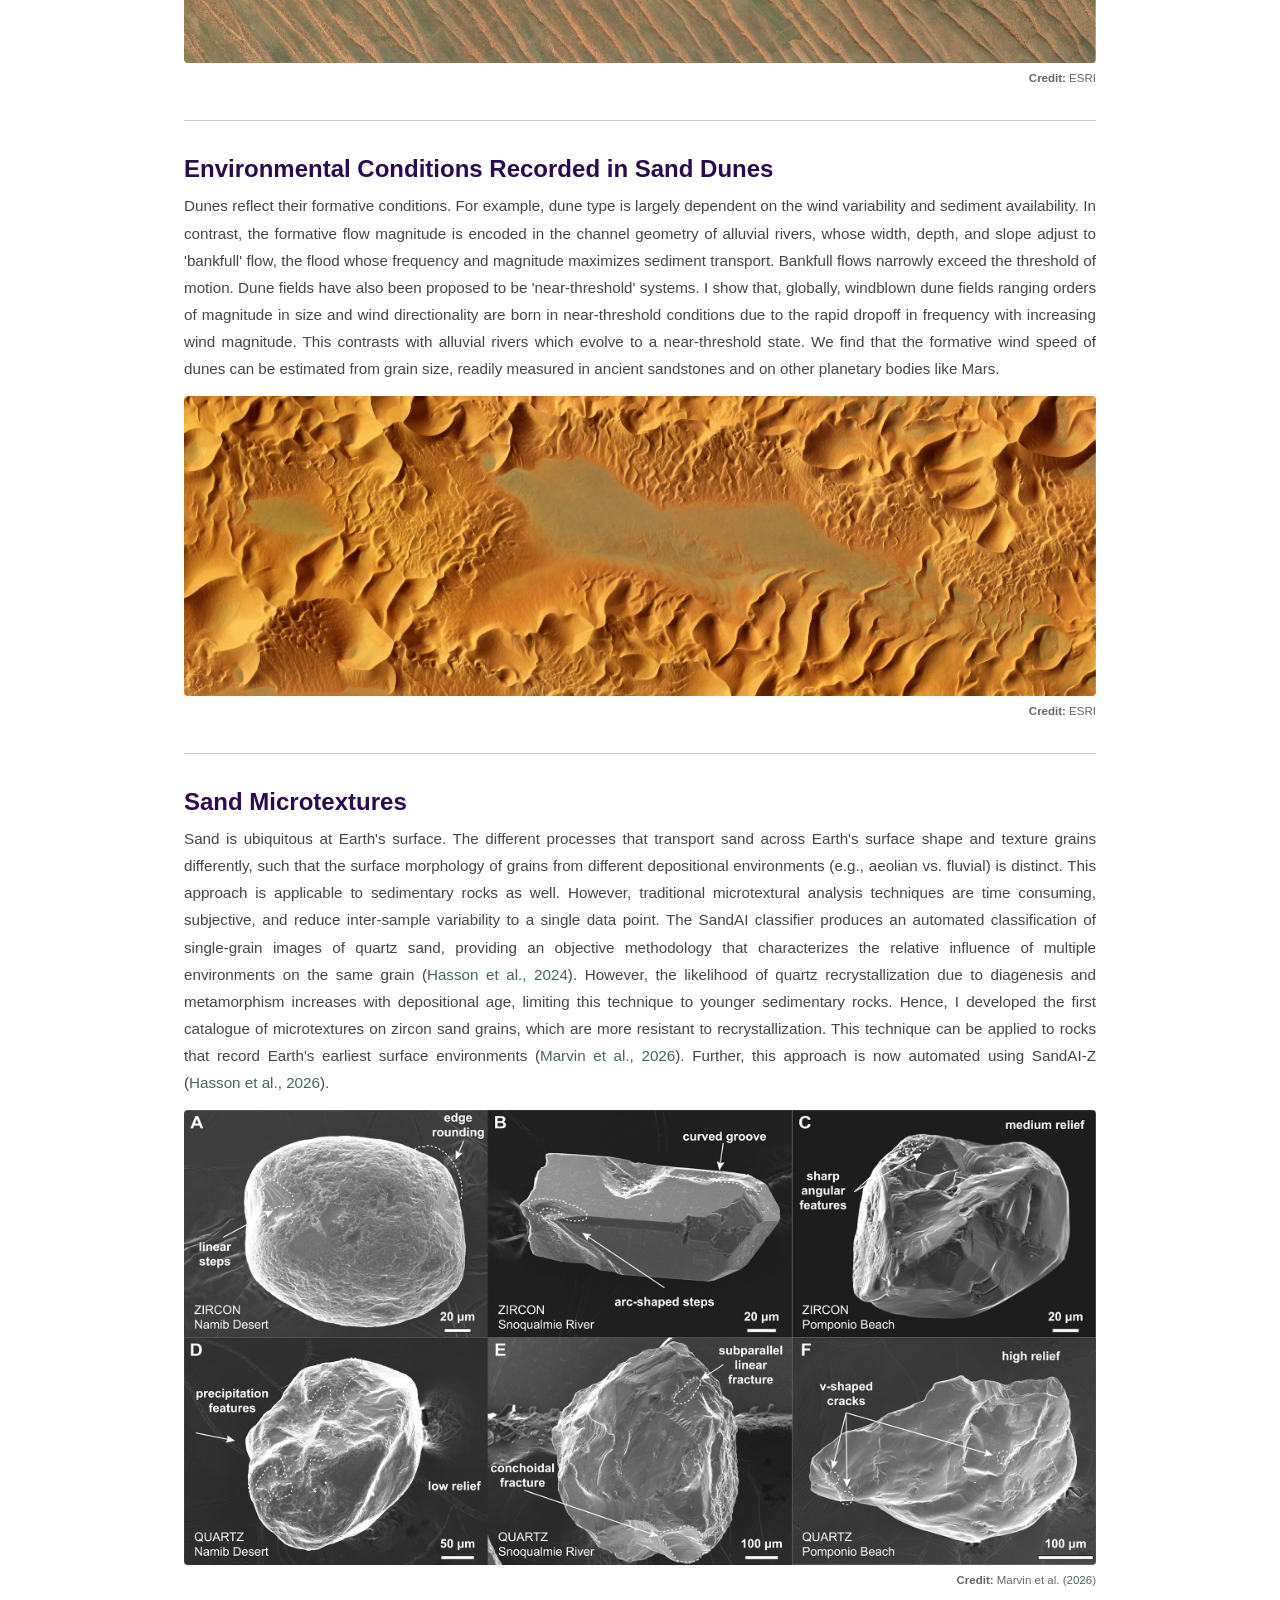
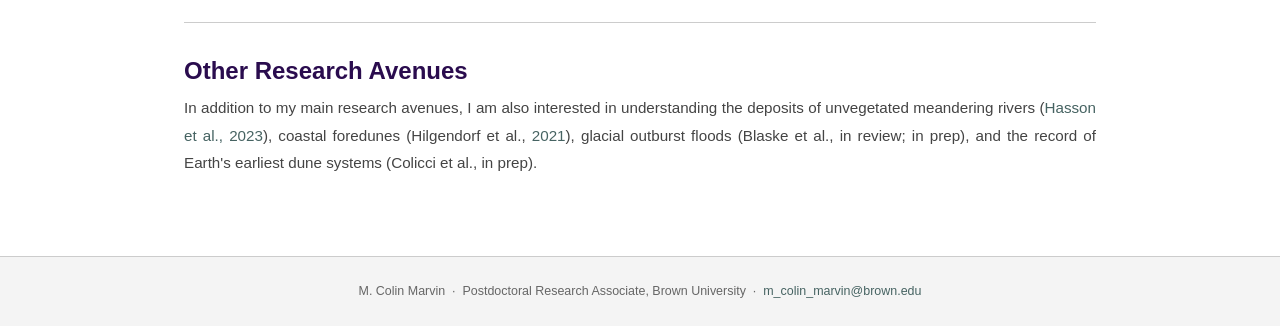
==== commit 1538ba41: "Add files via upload" ====
--- a/index.html
+++ b/index.html
@@ -70,33 +70,33 @@
     <h3 class="theme-title">Characterizing River-Dune Interactions</h3>
     <p class="theme-text">Rivers and windblown dunes record the time-integrated interactions between a planet's surface and its hydrosphere and atmosphere, respectively. How these systems interact with one another is understudied. This series of projects asks 1) <em>Under what conditions can dunes cross ephemeral rivers?</em> and 2) <em>How is the signature and timing of fluvial activity recorded in dune crestlines?</em> Broadly, we seek to understand the enigmatic climate history of Saturn's moon Titan using the Namib Sand Sea as an analogue.</p>
     <img class="theme-img" src="images/river_dunes.jpeg" alt="River-dune interactions">
-    <p class="theme-credit">Credit: Contains modified Copernicus Sentinel data (2019), processed by ESA. CC BY-SA 3.0 IGO</p>
+    <p class="theme-credit"><strong>Credit:</strong> Contains modified Copernicus Sentinel data (2019), processed by ESA. CC BY-SA 3.0 IGO</p>
   </div>
 
   <div class="theme-block">
     <h3 class="theme-title">Environmental Conditions Recorded in Sand Dune Patterns</h3>
     <p class="theme-text">The patterns formed by dune crestlines are readily observed in orbital images. As the dune field evolves, dune spacing and size increase and the spatial density of collisions decreases. However, when environmental conditions change, dunes break apart and reorient, resulting in transient pattern disorganization. Pattern disorganization can be localized (due to, e.g., topography or changes in sediment supply or availability) or recent in time (i.e., wholesale pattern reorganization due to a change in wind regime). Pattern disorganization, combined with rudimentary constraints on dune response time, provide the opportunity to probe the signature of past climate and surface conditions on other planetary bodies (<a href="https://doi.org/10.1130/G51264.1" target="_blank" rel="noopener">Marvin et al., 2023</a>). For example, Titan's equatorial belt of dunes becomes better organized with distance downwind from the Xanadu region, all the way around the moon to the other side of Xanadu. This suggests that Titan's dune fields are linked, forming the largest known dune field in the Solar System, with implications for the material properties of Titan's sand grains (<a href="https://doi.org/10.1029/2024GL112760" target="_blank" rel="noopener">Marvin et al., 2025</a>).</p>
     <img class="theme-img" src="images/dune_patterns.jpg" alt="Sand dune patterns">
-    <p class="theme-credit">Credit: ESRI</p>
+    <p class="theme-credit"><strong>Credit:</strong> ESRI</p>
   </div>
 
   <div class="theme-block">
     <h3 class="theme-title">Environmental Conditions Recorded in Sand Dunes</h3>
     <p class="theme-text">Dunes reflect their formative conditions. For example, dune type is largely dependent on the wind variability and sediment availability. In contrast, the formative flow magnitude is encoded in the channel geometry of alluvial rivers, whose width, depth, and slope adjust to 'bankfull' flow, the flood whose frequency and magnitude maximizes sediment transport. Bankfull flows narrowly exceed the threshold of motion. Dune fields have also been proposed to be 'near-threshold' systems. I show that, globally, windblown dune fields ranging orders of magnitude in size and wind directionality are born in near-threshold conditions due to the rapid dropoff in frequency with increasing wind magnitude. This contrasts with alluvial rivers which evolve to a near-threshold state. We find that the formative wind speed of dunes can be estimated from grain size, readily measured in ancient sandstones and on other planetary bodies like Mars.</p>
     <img class="theme-img" src="images/dunes.jpeg" alt="Sand dunes">
-    <p class="theme-credit">Credit: ESRI</p>
+    <p class="theme-credit"><strong>Credit:</strong> ESRI</p>
   </div>
 
   <div class="theme-block">
     <h3 class="theme-title">Sand Microtextures</h3>
     <p class="theme-text">Sand is ubiquitous at Earth's surface. The different processes that transport sand across Earth's surface shape and texture grains differently, such that the surface morphology of grains from different depositional environments (e.g., aeolian vs. fluvial) is distinct. This approach is applicable to sedimentary rocks as well. However, traditional microtextural analysis techniques are time consuming, subjective, and reduce inter-sample variability to a single data point. The SandAI classifier produces an automated classification of single-grain images of quartz sand, providing an objective methodology that characterizes the relative influence of multiple environments on the same grain (<a href="https://doi.org/10.1073/pnas.2407655121" target="_blank" rel="noopener">Hasson et al., 2024</a>). However, the likelihood of quartz recrystallization due to diagenesis and metamorphism increases with depositional age, limiting this technique to younger sedimentary rocks. Hence, I developed the first catalogue of microtextures on zircon sand grains, which are more resistant to recrystallization. This technique can be applied to rocks that record Earth's earliest surface environments (<a href="https://doi.org/10.1130/G53712.1" target="_blank" rel="noopener">Marvin et al., 2026</a>). Further, this approach is now automated using SandAI-Z (<a href="https://doi.org/10.2110/jsr.2026.050" target="_blank" rel="noopener">Hasson et al., 2026</a>).</p>
-    <img class="theme-img" src="images/surface_textures.jpg" alt="Sand grain surface textures">
-    <p class="theme-credit">Credit: Marvin et al. (<a href="https://doi.org/10.1130/G53712.1" target="_blank" rel="noopener">2026</a>)</p>
+    <img class="theme-img theme-img--natural" src="images/surface_textures.jpg" alt="Sand grain surface textures">
+    <p class="theme-credit"><strong>Credit:</strong> Marvin et al. (<a href="https://doi.org/10.1130/G53712.1" target="_blank" rel="noopener">2026</a>)</p>
   </div>
 
   <div class="theme-block">
     <h3 class="theme-title">Other Research Avenues</h3>
-    <p class="theme-text">In addition to my main research avenues, I am also interested in understanding the deposits of unvegetated meandering rivers (<a href="https://doi.org/10.1111/sed.13121" target="_blank" rel="noopener">Hasson et al., 2023</a>), coastal foredunes (Hilgendorf et al., 2024), glacial outburst floods (Blaske et al., in review; in prep), and the record of Earth's earliest dune systems (Colicci et al., in prep).</p>
+    <p class="theme-text">In addition to my main research avenues, I am also interested in understanding the deposits of unvegetated meandering rivers (<a href="https://doi.org/10.1111/sed.13121" target="_blank" rel="noopener">Hasson et al., 2023</a>), coastal foredunes (Hilgendorf et al., <a href="http://dx.doi.org/10.3390/rs13030354" target="_blank" rel="noopener">2021</a>), glacial outburst floods (Blaske et al., in review; in prep), and the record of Earth's earliest dune systems (Colicci et al., in prep).</p>
   </div>
 
 </div><!-- /.page-wrapper -->
--- a/style.css
+++ b/style.css
@@ -229,7 +229,7 @@
 }
 
 .theme-title {
-  font-size: 1rem;
+  font-size: 1.5rem;
   font-weight: 700;
   color: var(--heading);
   font-family: var(--font);
@@ -256,10 +256,15 @@
 .theme-credit {
   font-size: 0.72rem;
   color: var(--text-light);
-  font-style: italic;
   text-align: right;
   margin-top: 0.3rem;
   margin-bottom: 0;
+}
+
+.theme-img--natural {
+  max-height: none;
+  object-fit: unset;
+  height: auto;
 }
 
 /* ══════════════════════════════════════════════════════
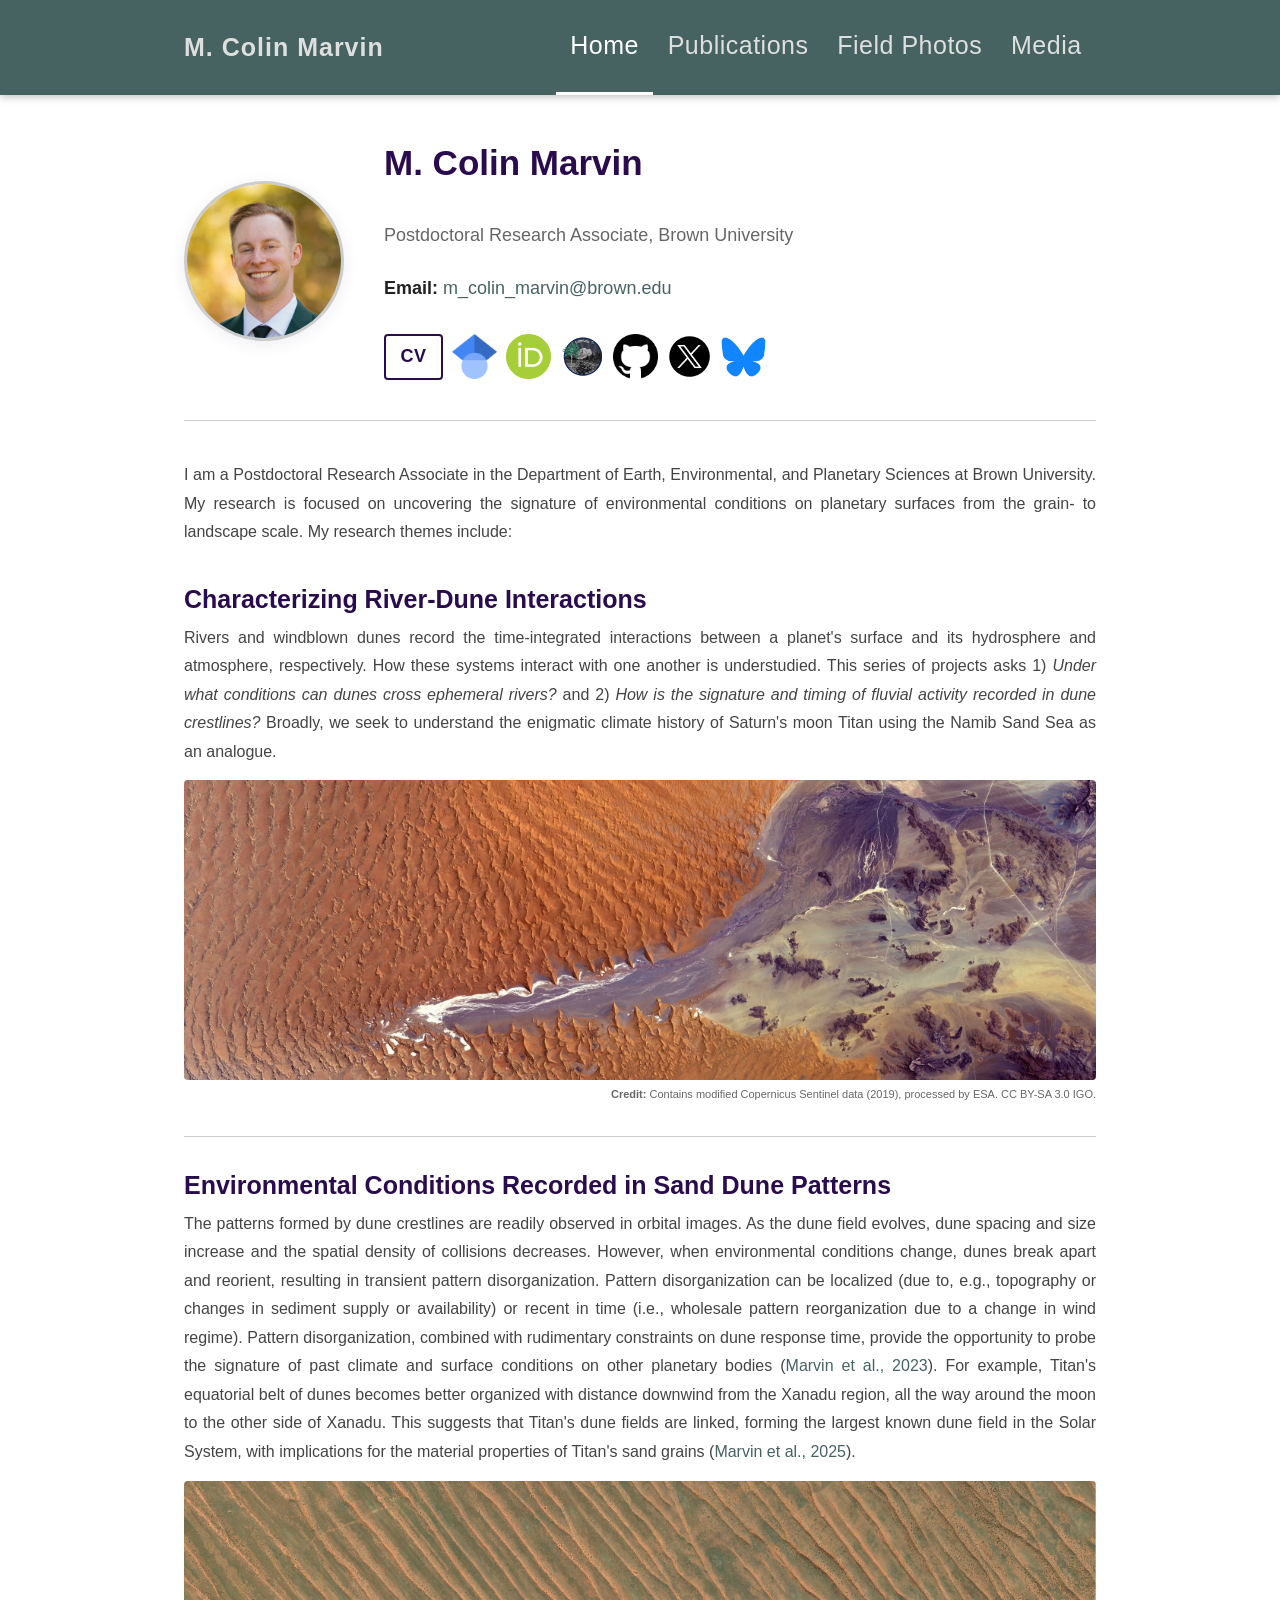
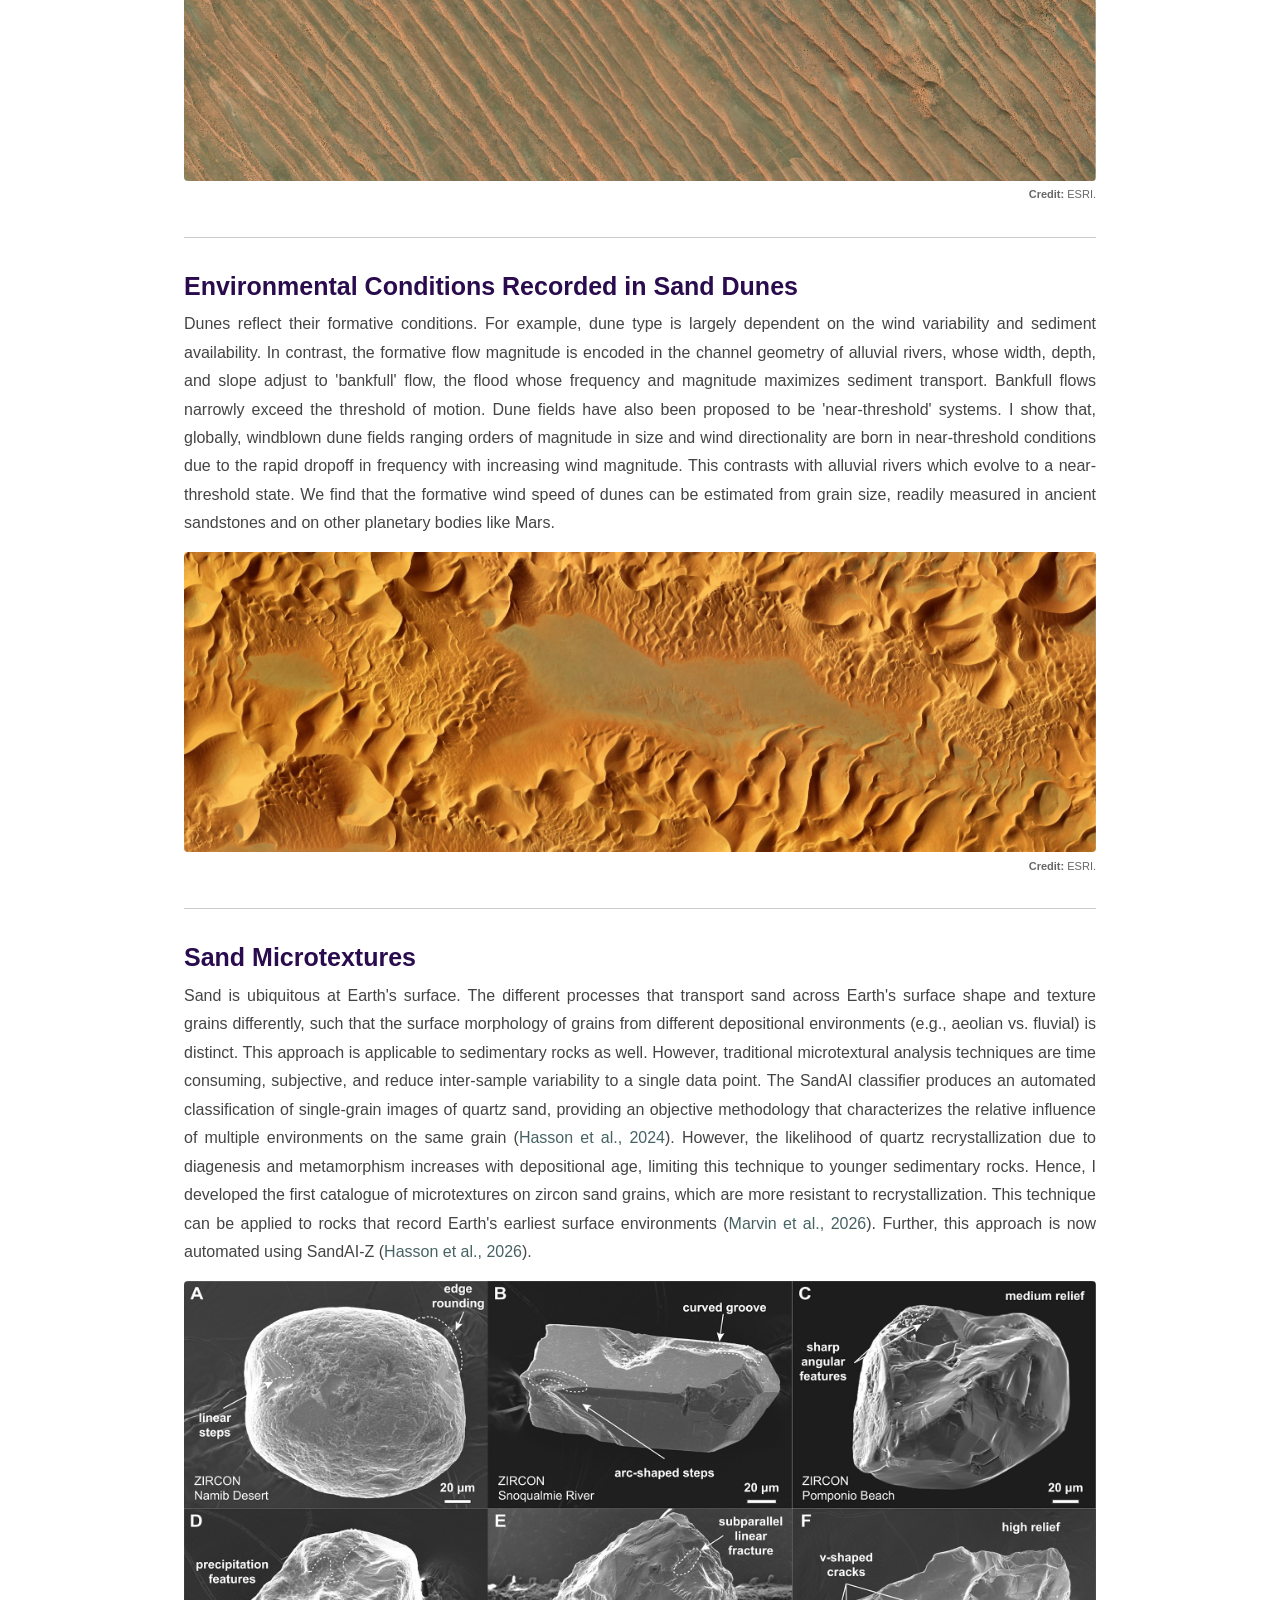
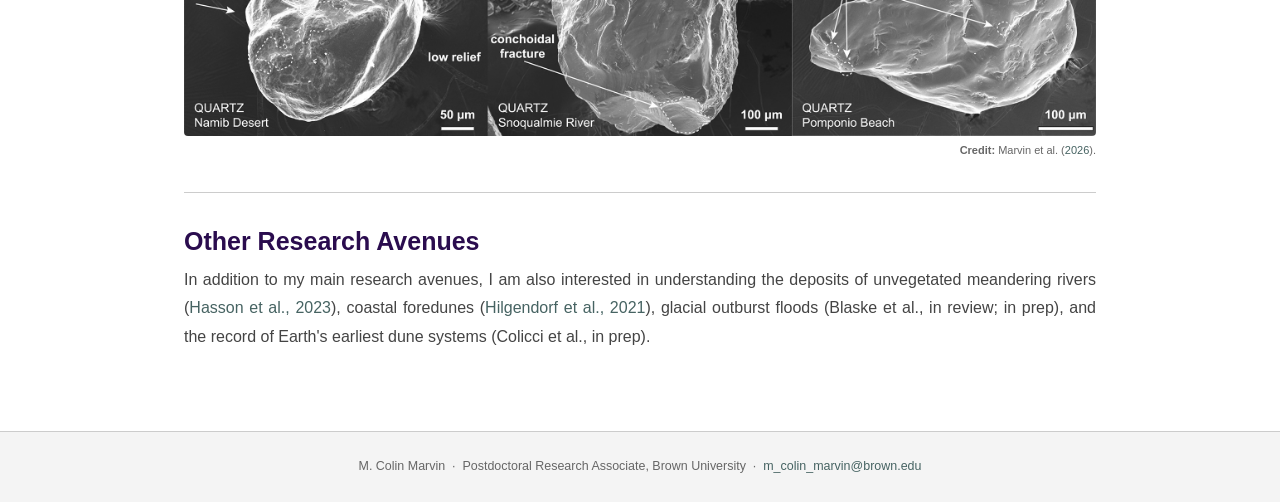
==== commit 18d7c420: "Add files via upload" ====
--- a/index.html
+++ b/index.html
@@ -29,8 +29,8 @@
     <img class="headshot-circle" src="images/headshot_Marvin.jpg" alt="M. Colin Marvin">
     <div class="profile-info">
       <p class="profile-name-large">M. Colin Marvin</p>
-      <p class="profile-position">Postdoctoral Research Associate · Brown University</p>
-      <p class="profile-email"><a href="mailto:m_colin_marvin@brown.edu">m_colin_marvin@brown.edu</a></p>
+      <p class="profile-position">Postdoctoral Research Associate, Brown University</p>
+      <p class="profile-email"><strong>Email:</strong> <a href="mailto:m_colin_marvin@brown.edu">m_colin_marvin@brown.edu</a></p>
 
       <!-- Social / external links -->
       <div class="social-links">
@@ -70,33 +70,33 @@
     <h3 class="theme-title">Characterizing River-Dune Interactions</h3>
     <p class="theme-text">Rivers and windblown dunes record the time-integrated interactions between a planet's surface and its hydrosphere and atmosphere, respectively. How these systems interact with one another is understudied. This series of projects asks 1) <em>Under what conditions can dunes cross ephemeral rivers?</em> and 2) <em>How is the signature and timing of fluvial activity recorded in dune crestlines?</em> Broadly, we seek to understand the enigmatic climate history of Saturn's moon Titan using the Namib Sand Sea as an analogue.</p>
     <img class="theme-img" src="images/river_dunes.jpeg" alt="River-dune interactions">
-    <p class="theme-credit"><strong>Credit:</strong> Contains modified Copernicus Sentinel data (2019), processed by ESA. CC BY-SA 3.0 IGO</p>
+    <p class="theme-credit"><strong>Credit:</strong> Contains modified Copernicus Sentinel data (2019), processed by ESA. CC BY-SA 3.0 IGO.</p>
   </div>
 
   <div class="theme-block">
     <h3 class="theme-title">Environmental Conditions Recorded in Sand Dune Patterns</h3>
     <p class="theme-text">The patterns formed by dune crestlines are readily observed in orbital images. As the dune field evolves, dune spacing and size increase and the spatial density of collisions decreases. However, when environmental conditions change, dunes break apart and reorient, resulting in transient pattern disorganization. Pattern disorganization can be localized (due to, e.g., topography or changes in sediment supply or availability) or recent in time (i.e., wholesale pattern reorganization due to a change in wind regime). Pattern disorganization, combined with rudimentary constraints on dune response time, provide the opportunity to probe the signature of past climate and surface conditions on other planetary bodies (<a href="https://doi.org/10.1130/G51264.1" target="_blank" rel="noopener">Marvin et al., 2023</a>). For example, Titan's equatorial belt of dunes becomes better organized with distance downwind from the Xanadu region, all the way around the moon to the other side of Xanadu. This suggests that Titan's dune fields are linked, forming the largest known dune field in the Solar System, with implications for the material properties of Titan's sand grains (<a href="https://doi.org/10.1029/2024GL112760" target="_blank" rel="noopener">Marvin et al., 2025</a>).</p>
     <img class="theme-img" src="images/dune_patterns.jpg" alt="Sand dune patterns">
-    <p class="theme-credit"><strong>Credit:</strong> ESRI</p>
+    <p class="theme-credit"><strong>Credit:</strong> ESRI.</p>
   </div>
 
   <div class="theme-block">
     <h3 class="theme-title">Environmental Conditions Recorded in Sand Dunes</h3>
     <p class="theme-text">Dunes reflect their formative conditions. For example, dune type is largely dependent on the wind variability and sediment availability. In contrast, the formative flow magnitude is encoded in the channel geometry of alluvial rivers, whose width, depth, and slope adjust to 'bankfull' flow, the flood whose frequency and magnitude maximizes sediment transport. Bankfull flows narrowly exceed the threshold of motion. Dune fields have also been proposed to be 'near-threshold' systems. I show that, globally, windblown dune fields ranging orders of magnitude in size and wind directionality are born in near-threshold conditions due to the rapid dropoff in frequency with increasing wind magnitude. This contrasts with alluvial rivers which evolve to a near-threshold state. We find that the formative wind speed of dunes can be estimated from grain size, readily measured in ancient sandstones and on other planetary bodies like Mars.</p>
     <img class="theme-img" src="images/dunes.jpeg" alt="Sand dunes">
-    <p class="theme-credit"><strong>Credit:</strong> ESRI</p>
+    <p class="theme-credit"><strong>Credit:</strong> ESRI.</p>
   </div>
 
   <div class="theme-block">
     <h3 class="theme-title">Sand Microtextures</h3>
     <p class="theme-text">Sand is ubiquitous at Earth's surface. The different processes that transport sand across Earth's surface shape and texture grains differently, such that the surface morphology of grains from different depositional environments (e.g., aeolian vs. fluvial) is distinct. This approach is applicable to sedimentary rocks as well. However, traditional microtextural analysis techniques are time consuming, subjective, and reduce inter-sample variability to a single data point. The SandAI classifier produces an automated classification of single-grain images of quartz sand, providing an objective methodology that characterizes the relative influence of multiple environments on the same grain (<a href="https://doi.org/10.1073/pnas.2407655121" target="_blank" rel="noopener">Hasson et al., 2024</a>). However, the likelihood of quartz recrystallization due to diagenesis and metamorphism increases with depositional age, limiting this technique to younger sedimentary rocks. Hence, I developed the first catalogue of microtextures on zircon sand grains, which are more resistant to recrystallization. This technique can be applied to rocks that record Earth's earliest surface environments (<a href="https://doi.org/10.1130/G53712.1" target="_blank" rel="noopener">Marvin et al., 2026</a>). Further, this approach is now automated using SandAI-Z (<a href="https://doi.org/10.2110/jsr.2026.050" target="_blank" rel="noopener">Hasson et al., 2026</a>).</p>
     <img class="theme-img theme-img--natural" src="images/surface_textures.jpg" alt="Sand grain surface textures">
-    <p class="theme-credit"><strong>Credit:</strong> Marvin et al. (<a href="https://doi.org/10.1130/G53712.1" target="_blank" rel="noopener">2026</a>)</p>
+    <p class="theme-credit"><strong>Credit:</strong> Marvin et al. (<a href="https://doi.org/10.1130/G53712.1" target="_blank" rel="noopener">2026</a>).</p>
   </div>
 
   <div class="theme-block">
     <h3 class="theme-title">Other Research Avenues</h3>
-    <p class="theme-text">In addition to my main research avenues, I am also interested in understanding the deposits of unvegetated meandering rivers (<a href="https://doi.org/10.1111/sed.13121" target="_blank" rel="noopener">Hasson et al., 2023</a>), coastal foredunes (Hilgendorf et al., <a href="http://dx.doi.org/10.3390/rs13030354" target="_blank" rel="noopener">2021</a>), glacial outburst floods (Blaske et al., in review; in prep), and the record of Earth's earliest dune systems (Colicci et al., in prep).</p>
+    <p class="theme-text">In addition to my main research avenues, I am also interested in understanding the deposits of unvegetated meandering rivers (<a href="https://doi.org/10.1111/sed.13121" target="_blank" rel="noopener">Hasson et al., 2023</a>), coastal foredunes (<a href="http://dx.doi.org/10.3390/rs13030354" target="_blank" rel="noopener">Hilgendorf et al., 2021</a>), glacial outburst floods (Blaske et al., in review; in prep), and the record of Earth's earliest dune systems (Colicci et al., in prep).</p>
   </div>
 
 </div><!-- /.page-wrapper -->
--- a/style.css
+++ b/style.css
@@ -64,11 +64,11 @@
 
 .nav-name {
   font-family: var(--font);
-  font-size: 0.9rem;
+  font-size: 25px;
   font-weight: 600;
   color: var(--nav-text);
   letter-spacing: 0.04em;
-  padding: 1rem 0;
+  padding: 1.5rem 0;
   white-space: nowrap;
   flex-shrink: 0;
 }
@@ -81,10 +81,10 @@
 
 .nav-links a {
   display: block;
-  padding: 1rem 0.9rem;
+  padding: 1.5rem 0.9rem;
   color: var(--nav-text);
   font-family: var(--font);
-  font-size: 0.85rem;
+  font-size: 25px;
   font-weight: 500;
   letter-spacing: 0.02em;
   text-decoration: none;
@@ -133,11 +133,11 @@
 .profile-info {
   display: flex;
   flex-direction: column;
-  gap: 0.2rem;
+  gap: 0.05rem;
 }
 
 .profile-name-large {
-  font-size: 2.1rem;
+  font-size: 35px;
   font-weight: 700;
   color: var(--heading);
   font-family: var(--font);
@@ -146,14 +146,14 @@
 
 .profile-position {
   font-family: var(--font);
-  font-size: 0.9rem;
+  font-size: 18px;
   color: var(--text-light);
   margin-top: 0.1rem;
 }
 
 .profile-email {
   font-family: var(--font);
-  font-size: 0.88rem;
+  font-size: 18px;
   margin-top: 0.15rem;
 }
 
@@ -181,8 +181,8 @@
 
 /* Logo image icons */
 .social-logo {
-  width: 30px;
-  height: 30px;
+  width: 45px;
+  height: 45px;
   object-fit: contain;
   border-radius: 5px;
 }
@@ -190,12 +190,12 @@
 /* CV text pill */
 .social-cv {
   font-family: var(--font);
-  font-size: 0.75rem;
-  font-weight: 700;
-  color: var(--heading);
-  border: 1.5px solid var(--heading);
+  font-size: 1.125rem;
+  font-weight: 700;
+  color: var(--heading);
+  border: 2px solid var(--heading);
   border-radius: 4px;
-  padding: 0.22rem 0.6rem;
+  padding: 0.33rem 0.9rem;
   letter-spacing: 0.04em;
   transition: background 0.18s, color 0.18s;
 }
@@ -208,7 +208,7 @@
 
 /* Bio paragraph */
 .home-bio {
-  font-size: 1rem;
+  font-size: 16px;
   line-height: 1.8;
   color: var(--text-mid);
   margin-bottom: 2.25rem;
@@ -229,7 +229,7 @@
 }
 
 .theme-title {
-  font-size: 1.5rem;
+  font-size: 25px;
   font-weight: 700;
   color: var(--heading);
   font-family: var(--font);
@@ -237,7 +237,7 @@
 }
 
 .theme-text {
-  font-size: 0.95rem;
+  font-size: 16px;
   color: var(--text-mid);
   line-height: 1.78;
   margin: 0 0 0.9rem 0;
@@ -254,7 +254,8 @@
 }
 
 .theme-credit {
-  font-size: 0.72rem;
+  font-size: 11px;
+  font-style: normal;
   color: var(--text-light);
   text-align: right;
   margin-top: 0.3rem;
@@ -263,7 +264,7 @@
 
 .theme-img--natural {
   max-height: none;
-  object-fit: unset;
+  object-fit: contain;
   height: auto;
 }
 
@@ -293,27 +294,22 @@
   display: flex;
   gap: 0.85rem;
   align-items: flex-start;
-  padding: 0.9rem 1rem;
-  border-radius: 4px;
-  background: var(--item-bg);
-  border-left: 3px solid var(--accent);
-  transition: border-color 0.18s;
-}
-
-.pub-item:hover { border-left-color: var(--heading); }
+  padding: 0.75rem 0;
+  border-bottom: 1px solid var(--border);
+}
 
 .pub-num {
   font-family: var(--font);
-  font-size: 0.8rem;
+  font-size: 18px;
   font-weight: 700;
   color: var(--accent);
   white-space: nowrap;
-  padding-top: 0.1rem;
-  min-width: 2.1rem;
+  padding-top: 0.05rem;
+  min-width: 2.5rem;
 }
 
 .pub-text {
-  font-size: 0.92rem;
+  font-size: 18px;
   line-height: 1.65;
   color: var(--text-mid);
   margin: 0;
@@ -323,7 +319,7 @@
 .pub-text .pub-journal { font-style: italic; }
 .pub-text a {
   font-family: var(--font);
-  font-size: 0.88rem;
+  font-size: 18px;
   color: var(--accent);
 }
 
@@ -353,7 +349,7 @@
 
 .field-card-img {
   width: 100%;
-  aspect-ratio: 4 / 3;
+  aspect-ratio: 1 / 1;
   background: #d4d0c8;
   overflow: hidden;
   display: flex;
@@ -408,26 +404,25 @@
 
 .media-item {
   display: flex;
-  gap: 1rem;
-  padding: 0.9rem 1.1rem;
-  background: var(--item-bg);
-  border-left: 3px solid var(--accent);
-  border-radius: 0 4px 4px 0;
+  gap: 0.85rem;
+  padding: 0.75rem 0;
+  border-bottom: 1px solid var(--border);
+  align-items: flex-start;
 }
 
 .media-year {
   font-family: var(--font);
-  font-size: 0.8rem;
+  font-size: 18px;
   font-weight: 700;
   color: var(--accent);
   white-space: nowrap;
-  min-width: 2.4rem;
-  padding-top: 0.1rem;
+  min-width: 2.5rem;
+  padding-top: 0.05rem;
 }
 
 .media-text {
-  font-size: 0.92rem;
-  line-height: 1.6;
+  font-size: 18px;
+  line-height: 1.65;
   color: var(--text-mid);
   margin: 0;
 }
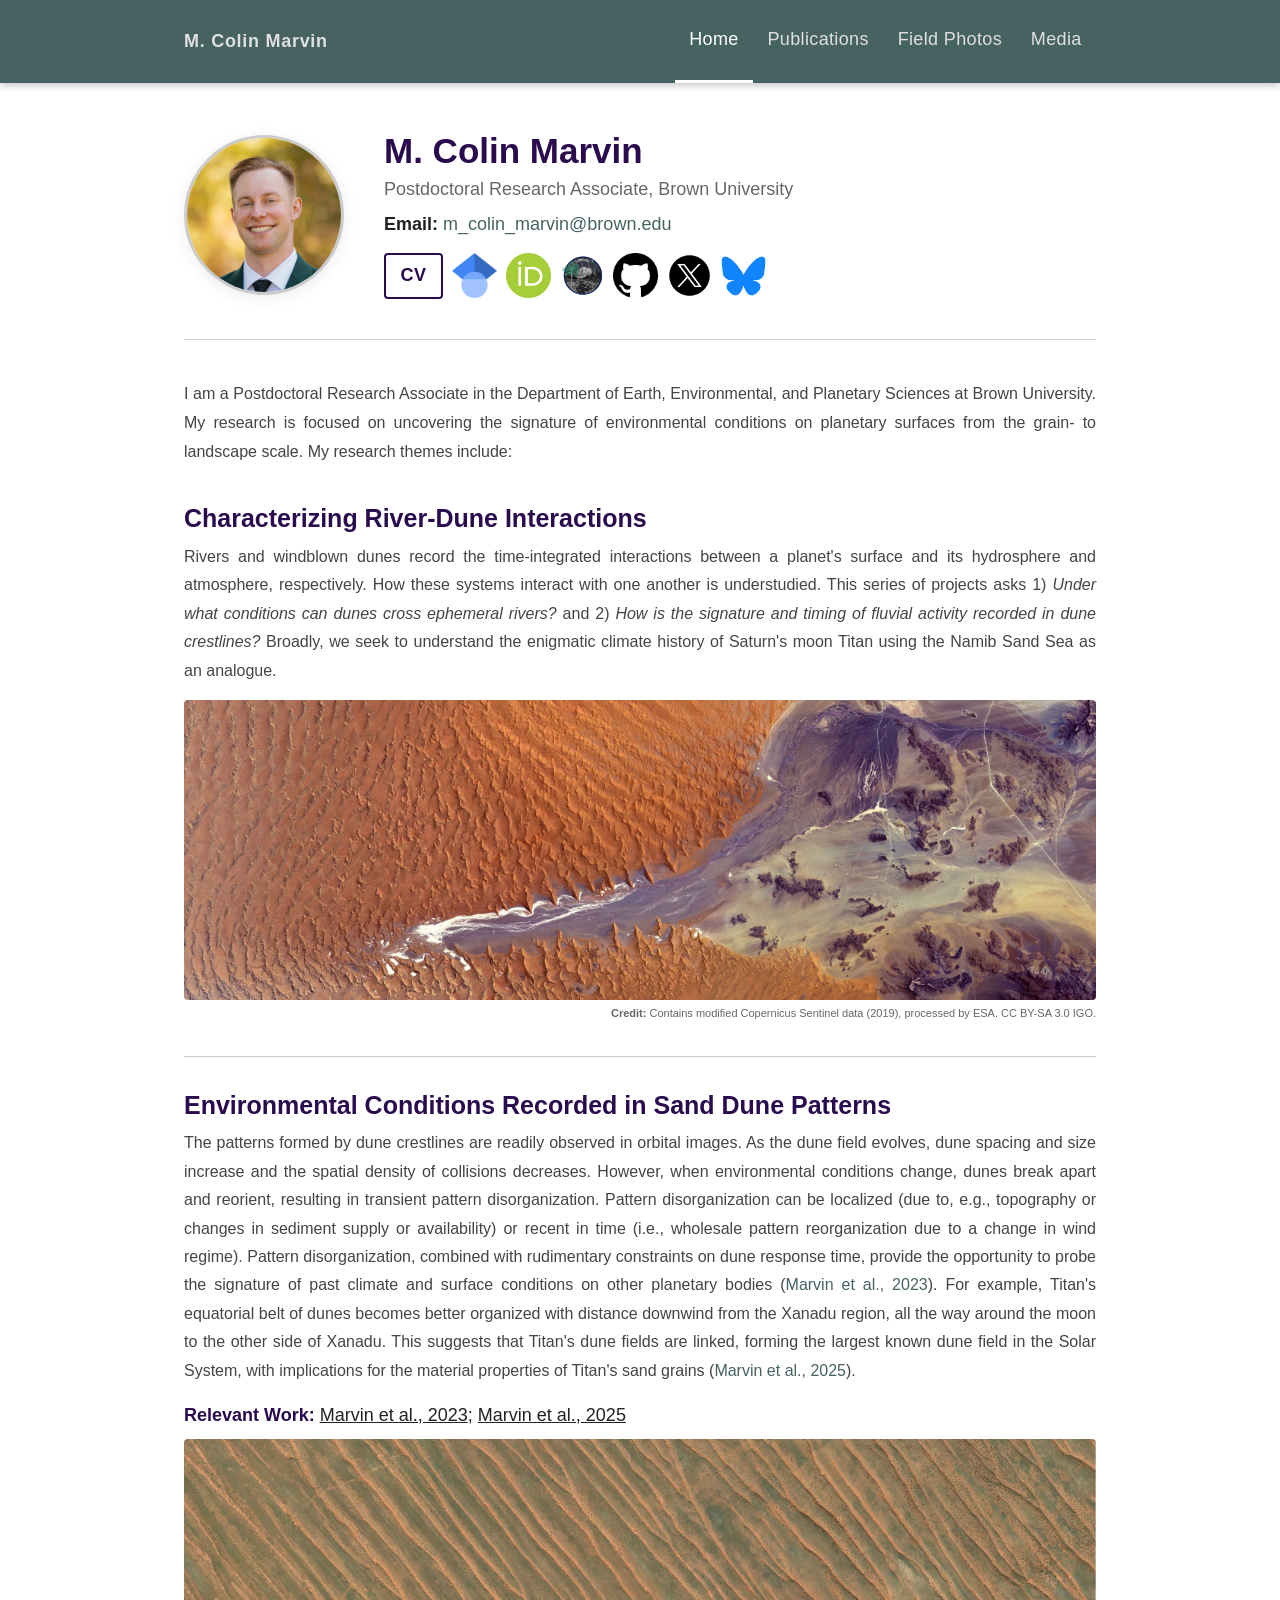
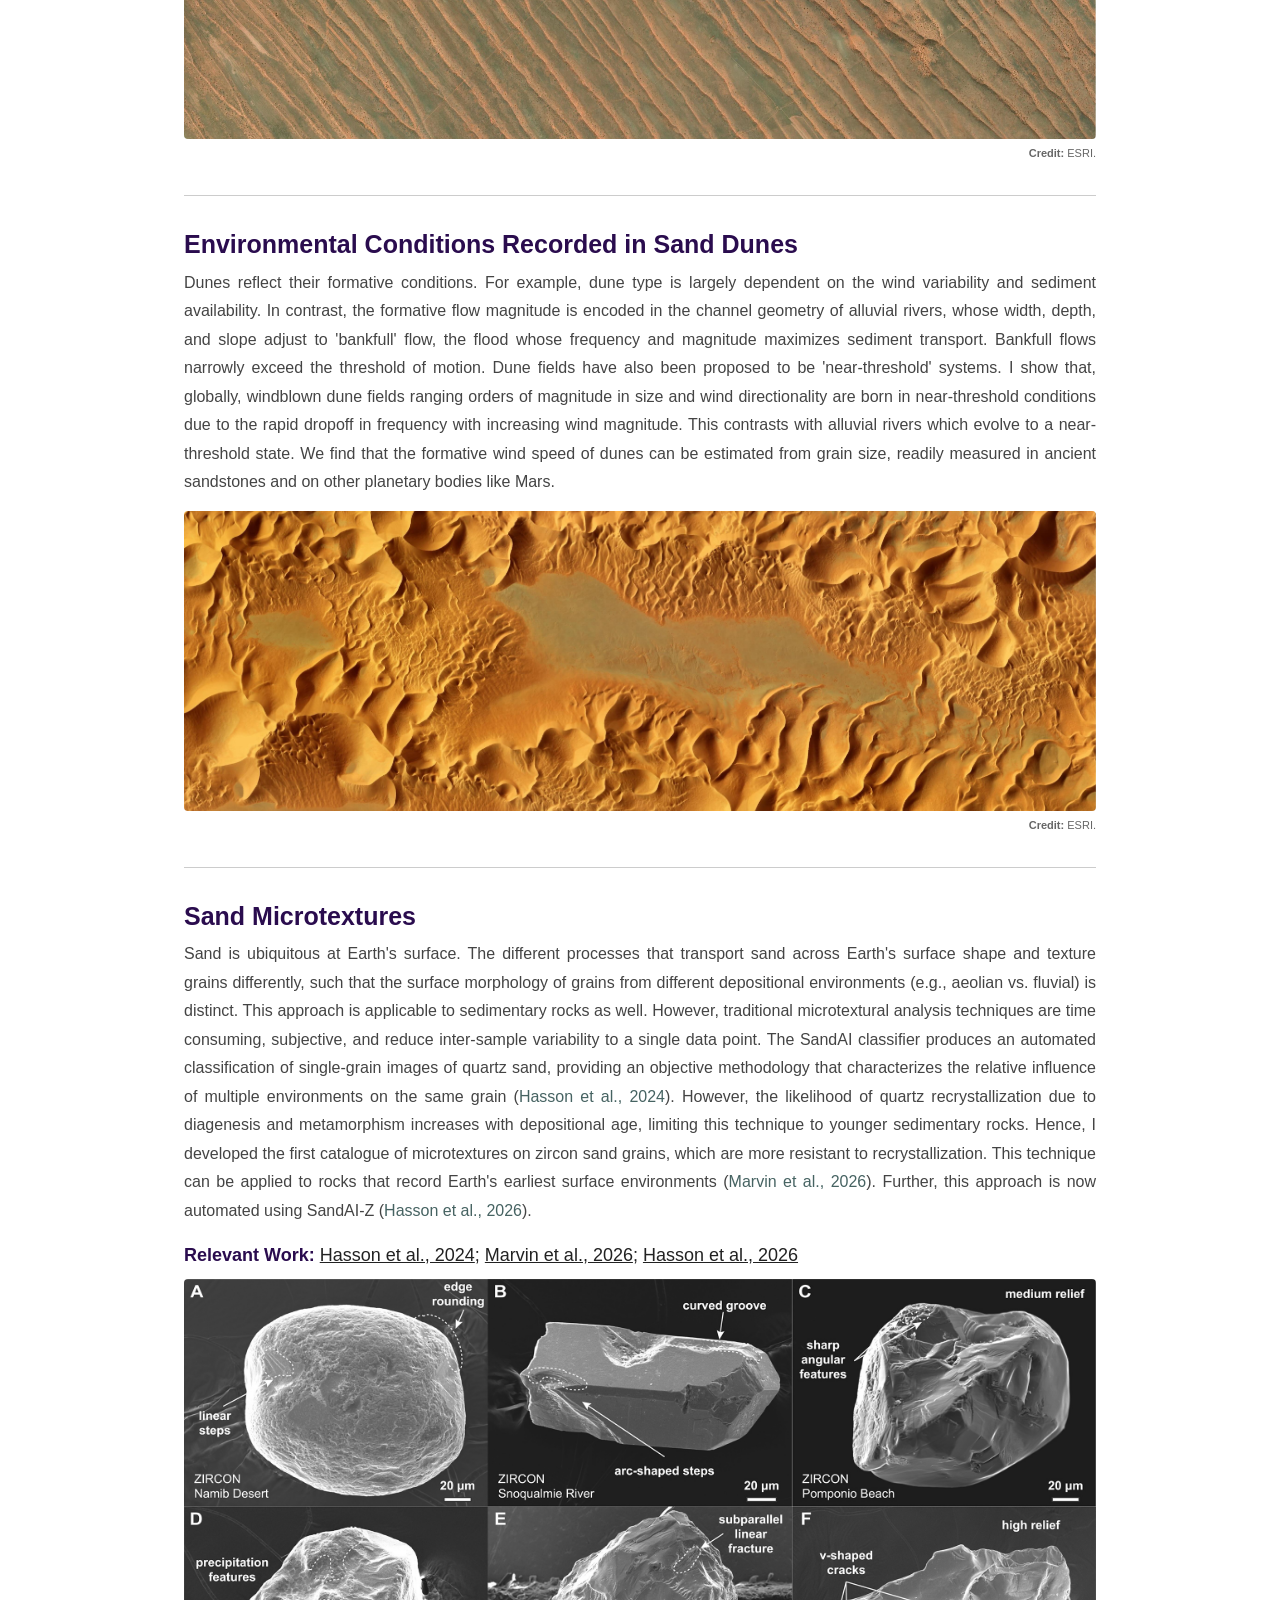
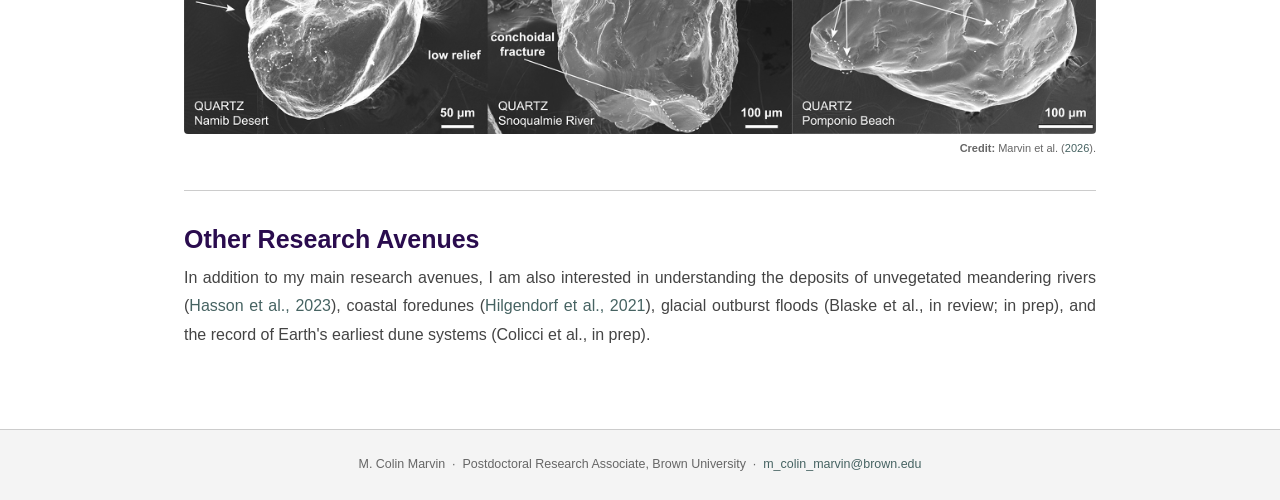
==== commit 266dd19f: "Add files via upload" ====
--- a/index.html
+++ b/index.html
@@ -76,6 +76,7 @@
   <div class="theme-block">
     <h3 class="theme-title">Environmental Conditions Recorded in Sand Dune Patterns</h3>
     <p class="theme-text">The patterns formed by dune crestlines are readily observed in orbital images. As the dune field evolves, dune spacing and size increase and the spatial density of collisions decreases. However, when environmental conditions change, dunes break apart and reorient, resulting in transient pattern disorganization. Pattern disorganization can be localized (due to, e.g., topography or changes in sediment supply or availability) or recent in time (i.e., wholesale pattern reorganization due to a change in wind regime). Pattern disorganization, combined with rudimentary constraints on dune response time, provide the opportunity to probe the signature of past climate and surface conditions on other planetary bodies (<a href="https://doi.org/10.1130/G51264.1" target="_blank" rel="noopener">Marvin et al., 2023</a>). For example, Titan's equatorial belt of dunes becomes better organized with distance downwind from the Xanadu region, all the way around the moon to the other side of Xanadu. This suggests that Titan's dune fields are linked, forming the largest known dune field in the Solar System, with implications for the material properties of Titan's sand grains (<a href="https://doi.org/10.1029/2024GL112760" target="_blank" rel="noopener">Marvin et al., 2025</a>).</p>
+    <p class="theme-relevant"><strong>Relevant Work:</strong> <a href="https://doi.org/10.1130/G51264.1" target="_blank" rel="noopener">Marvin et al., 2023</a>; <a href="https://doi.org/10.1029/2024GL112760" target="_blank" rel="noopener">Marvin et al., 2025</a></p>
     <img class="theme-img" src="images/dune_patterns.jpg" alt="Sand dune patterns">
     <p class="theme-credit"><strong>Credit:</strong> ESRI.</p>
   </div>
@@ -90,6 +91,7 @@
   <div class="theme-block">
     <h3 class="theme-title">Sand Microtextures</h3>
     <p class="theme-text">Sand is ubiquitous at Earth's surface. The different processes that transport sand across Earth's surface shape and texture grains differently, such that the surface morphology of grains from different depositional environments (e.g., aeolian vs. fluvial) is distinct. This approach is applicable to sedimentary rocks as well. However, traditional microtextural analysis techniques are time consuming, subjective, and reduce inter-sample variability to a single data point. The SandAI classifier produces an automated classification of single-grain images of quartz sand, providing an objective methodology that characterizes the relative influence of multiple environments on the same grain (<a href="https://doi.org/10.1073/pnas.2407655121" target="_blank" rel="noopener">Hasson et al., 2024</a>). However, the likelihood of quartz recrystallization due to diagenesis and metamorphism increases with depositional age, limiting this technique to younger sedimentary rocks. Hence, I developed the first catalogue of microtextures on zircon sand grains, which are more resistant to recrystallization. This technique can be applied to rocks that record Earth's earliest surface environments (<a href="https://doi.org/10.1130/G53712.1" target="_blank" rel="noopener">Marvin et al., 2026</a>). Further, this approach is now automated using SandAI-Z (<a href="https://doi.org/10.2110/jsr.2026.050" target="_blank" rel="noopener">Hasson et al., 2026</a>).</p>
+    <p class="theme-relevant"><strong>Relevant Work:</strong> <a href="https://doi.org/10.1073/pnas.2407655121" target="_blank" rel="noopener">Hasson et al., 2024</a>; <a href="https://doi.org/10.1130/G53712.1" target="_blank" rel="noopener">Marvin et al., 2026</a>; <a href="https://doi.org/10.2110/jsr.2026.050" target="_blank" rel="noopener">Hasson et al., 2026</a></p>
     <img class="theme-img theme-img--natural" src="images/surface_textures.jpg" alt="Sand grain surface textures">
     <p class="theme-credit"><strong>Credit:</strong> Marvin et al. (<a href="https://doi.org/10.1130/G53712.1" target="_blank" rel="noopener">2026</a>).</p>
   </div>
--- a/style.css
+++ b/style.css
@@ -64,7 +64,7 @@
 
 .nav-name {
   font-family: var(--font);
-  font-size: 25px;
+  font-size: 18px;
   font-weight: 600;
   color: var(--nav-text);
   letter-spacing: 0.04em;
@@ -84,7 +84,7 @@
   padding: 1.5rem 0.9rem;
   color: var(--nav-text);
   font-family: var(--font);
-  font-size: 25px;
+  font-size: 18px;
   font-weight: 500;
   letter-spacing: 0.02em;
   text-decoration: none;
@@ -133,7 +133,11 @@
 .profile-info {
   display: flex;
   flex-direction: column;
-  gap: 0.05rem;
+  gap: 0.1rem;
+}
+
+.profile-info p {
+  margin-bottom: 0;
 }
 
 .profile-name-large {
@@ -253,6 +257,28 @@
   margin-top: 0.5rem;
 }
 
+.theme-relevant {
+  font-size: 18px;
+  color: var(--text);
+  margin-top: 0.6rem;
+  margin-bottom: 0;
+}
+
+.theme-relevant strong {
+  color: var(--heading);
+  font-weight: 700;
+}
+
+.theme-relevant a {
+  color: var(--text);
+  font-size: 18px;
+  text-decoration: underline;
+}
+
+.theme-relevant a:hover {
+  color: var(--heading);
+}
+
 .theme-credit {
   font-size: 11px;
   font-style: normal;
@@ -378,14 +404,14 @@
 
 .field-card-title {
   font-family: var(--font);
-  font-size: 0.95rem;
+  font-size: 18px;
   font-weight: 700;
   color: var(--heading);
   margin-bottom: 0.3rem;
 }
 
 .field-card-desc {
-  font-size: 0.85rem;
+  font-size: 16px;
   color: var(--text-mid);
   line-height: 1.55;
   margin: 0;
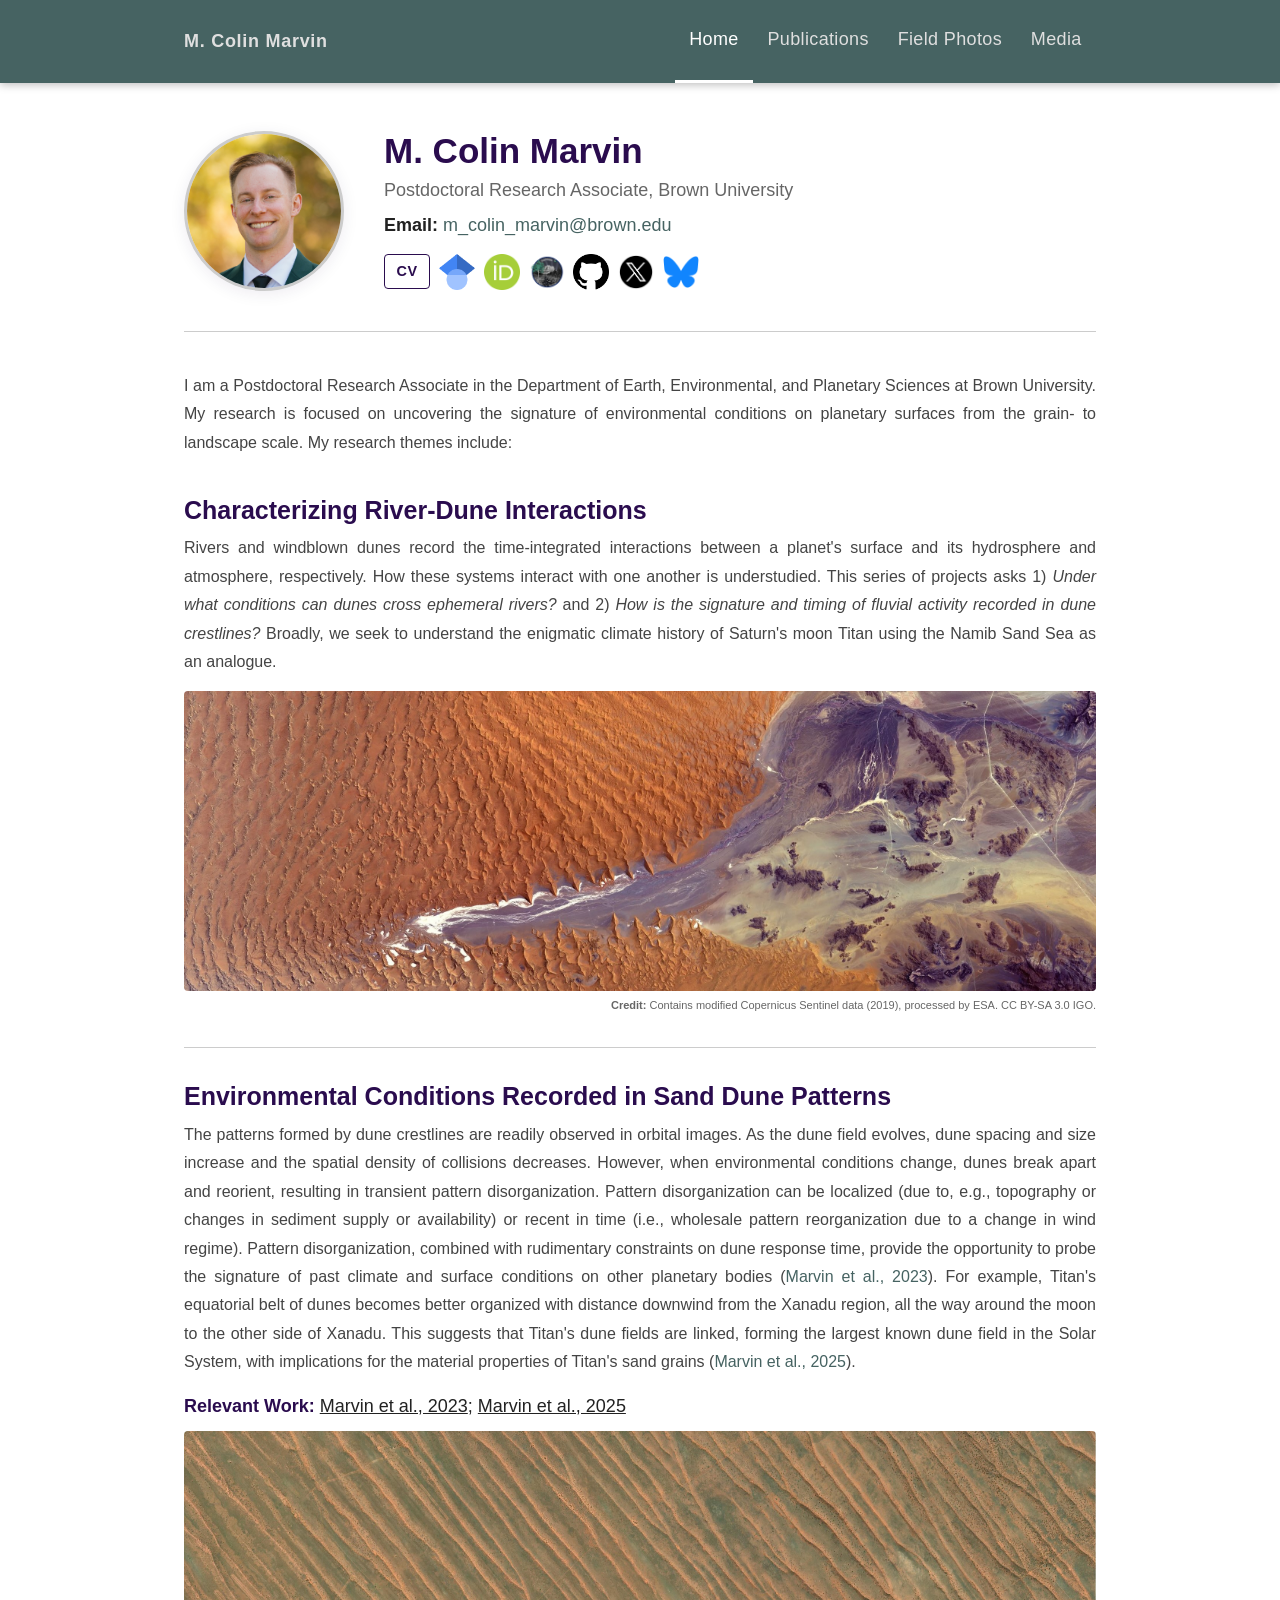
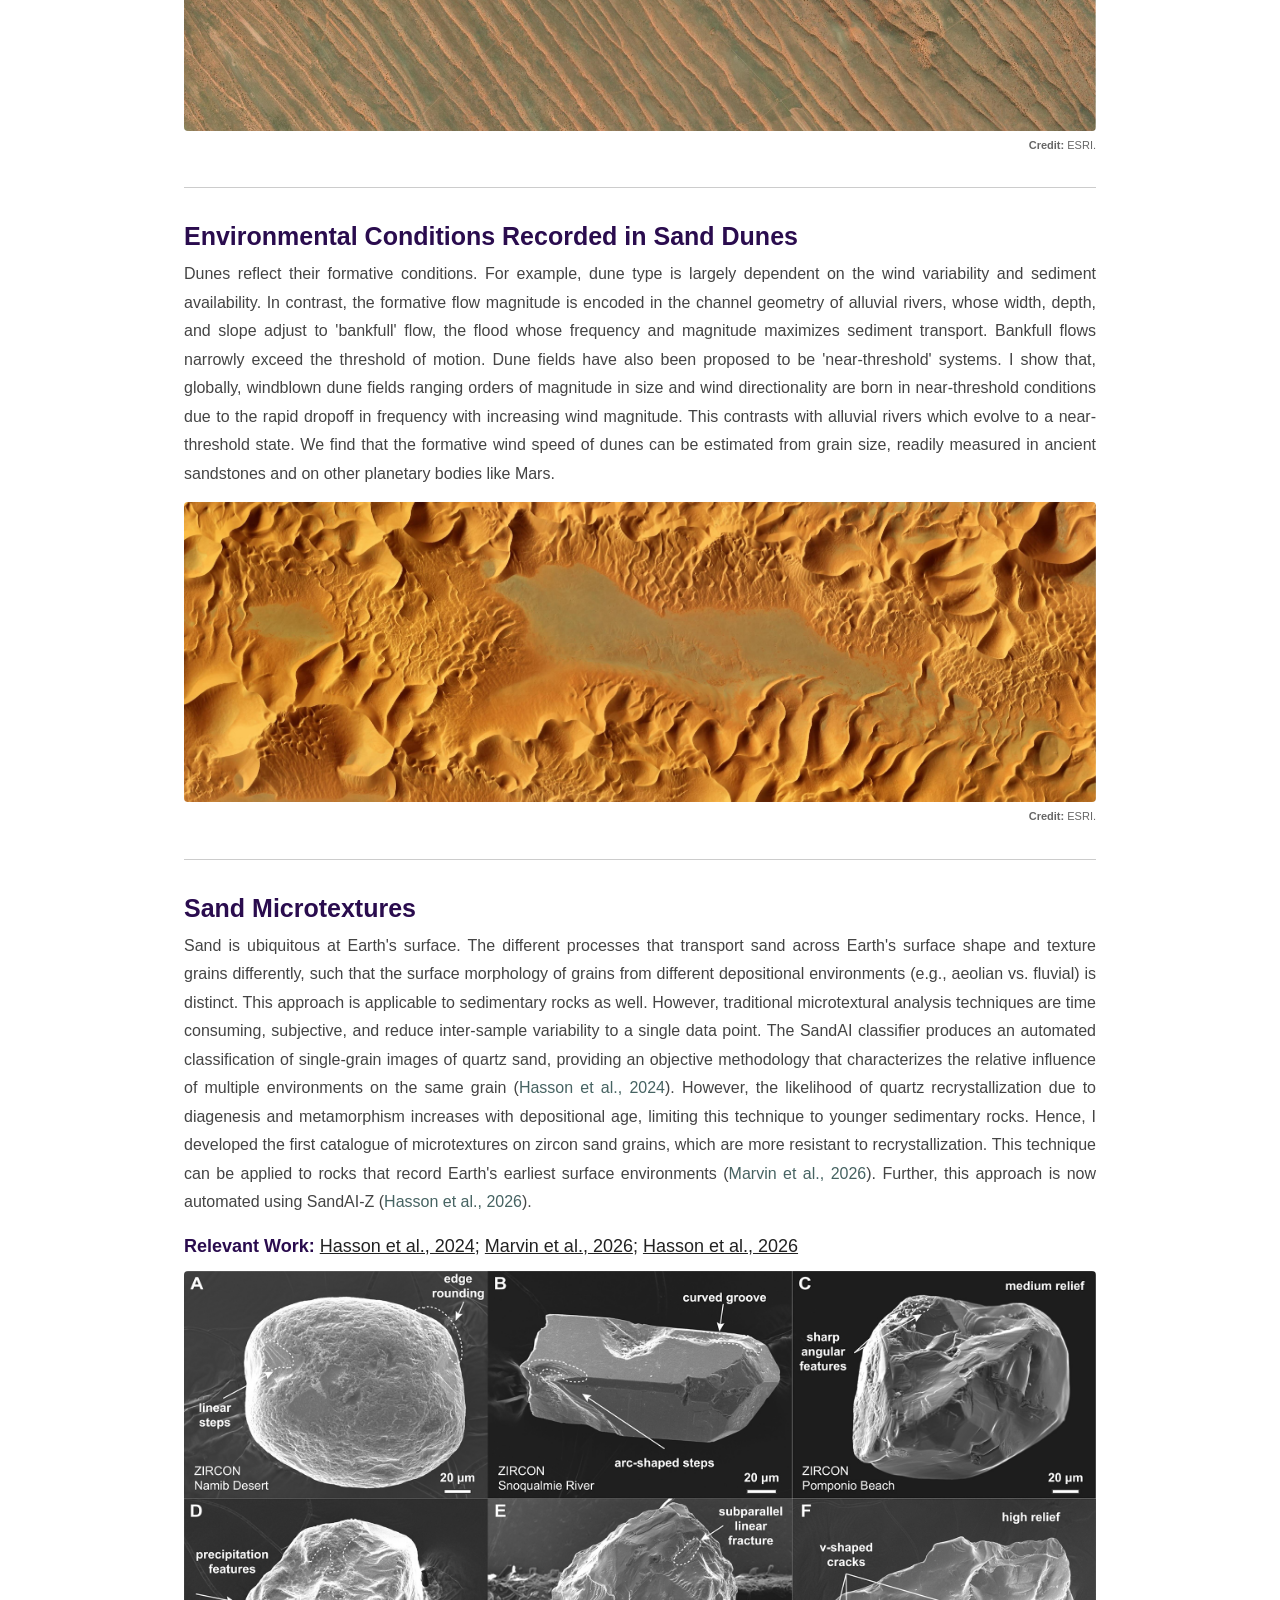
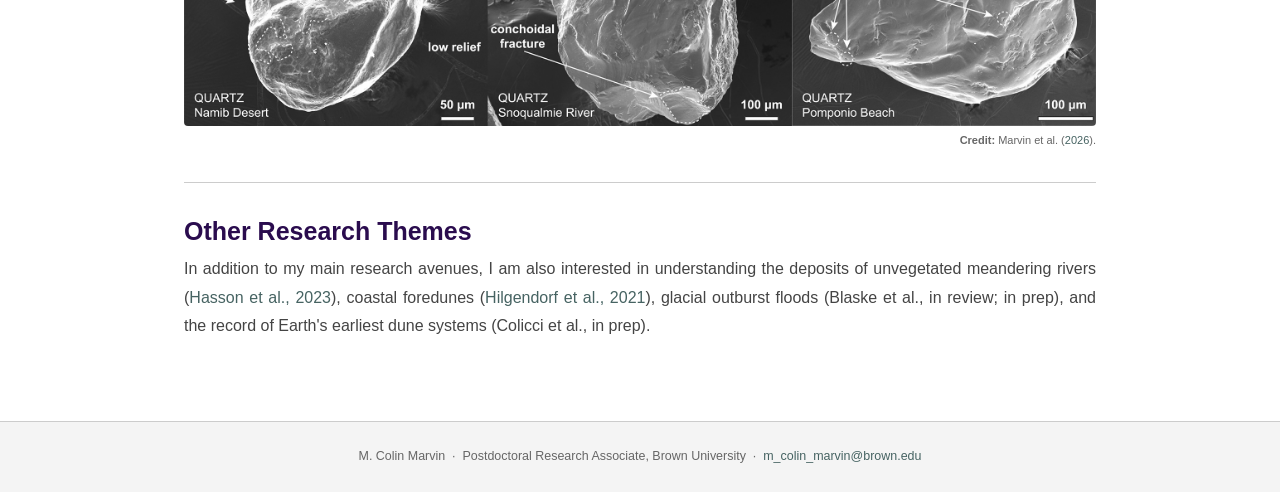
==== commit 87aeadc1: "Add files via upload" ====
--- a/index.html
+++ b/index.html
@@ -97,7 +97,7 @@
   </div>
 
   <div class="theme-block">
-    <h3 class="theme-title">Other Research Avenues</h3>
+    <h3 class="theme-title">Other Research Themes</h3>
     <p class="theme-text">In addition to my main research avenues, I am also interested in understanding the deposits of unvegetated meandering rivers (<a href="https://doi.org/10.1111/sed.13121" target="_blank" rel="noopener">Hasson et al., 2023</a>), coastal foredunes (<a href="http://dx.doi.org/10.3390/rs13030354" target="_blank" rel="noopener">Hilgendorf et al., 2021</a>), glacial outburst floods (Blaske et al., in review; in prep), and the record of Earth's earliest dune systems (Colicci et al., in prep).</p>
   </div>
 
--- a/style.css
+++ b/style.css
@@ -185,8 +185,8 @@
 
 /* Logo image icons */
 .social-logo {
-  width: 45px;
-  height: 45px;
+  width: 36px;
+  height: 36px;
   object-fit: contain;
   border-radius: 5px;
 }
@@ -194,12 +194,12 @@
 /* CV text pill */
 .social-cv {
   font-family: var(--font);
-  font-size: 1.125rem;
-  font-weight: 700;
-  color: var(--heading);
-  border: 2px solid var(--heading);
+  font-size: 0.9rem;
+  font-weight: 700;
+  color: var(--heading);
+  border: 1.5px solid var(--heading);
   border-radius: 4px;
-  padding: 0.33rem 0.9rem;
+  padding: 0.26rem 0.72rem;
   letter-spacing: 0.04em;
   transition: background 0.18s, color 0.18s;
 }
